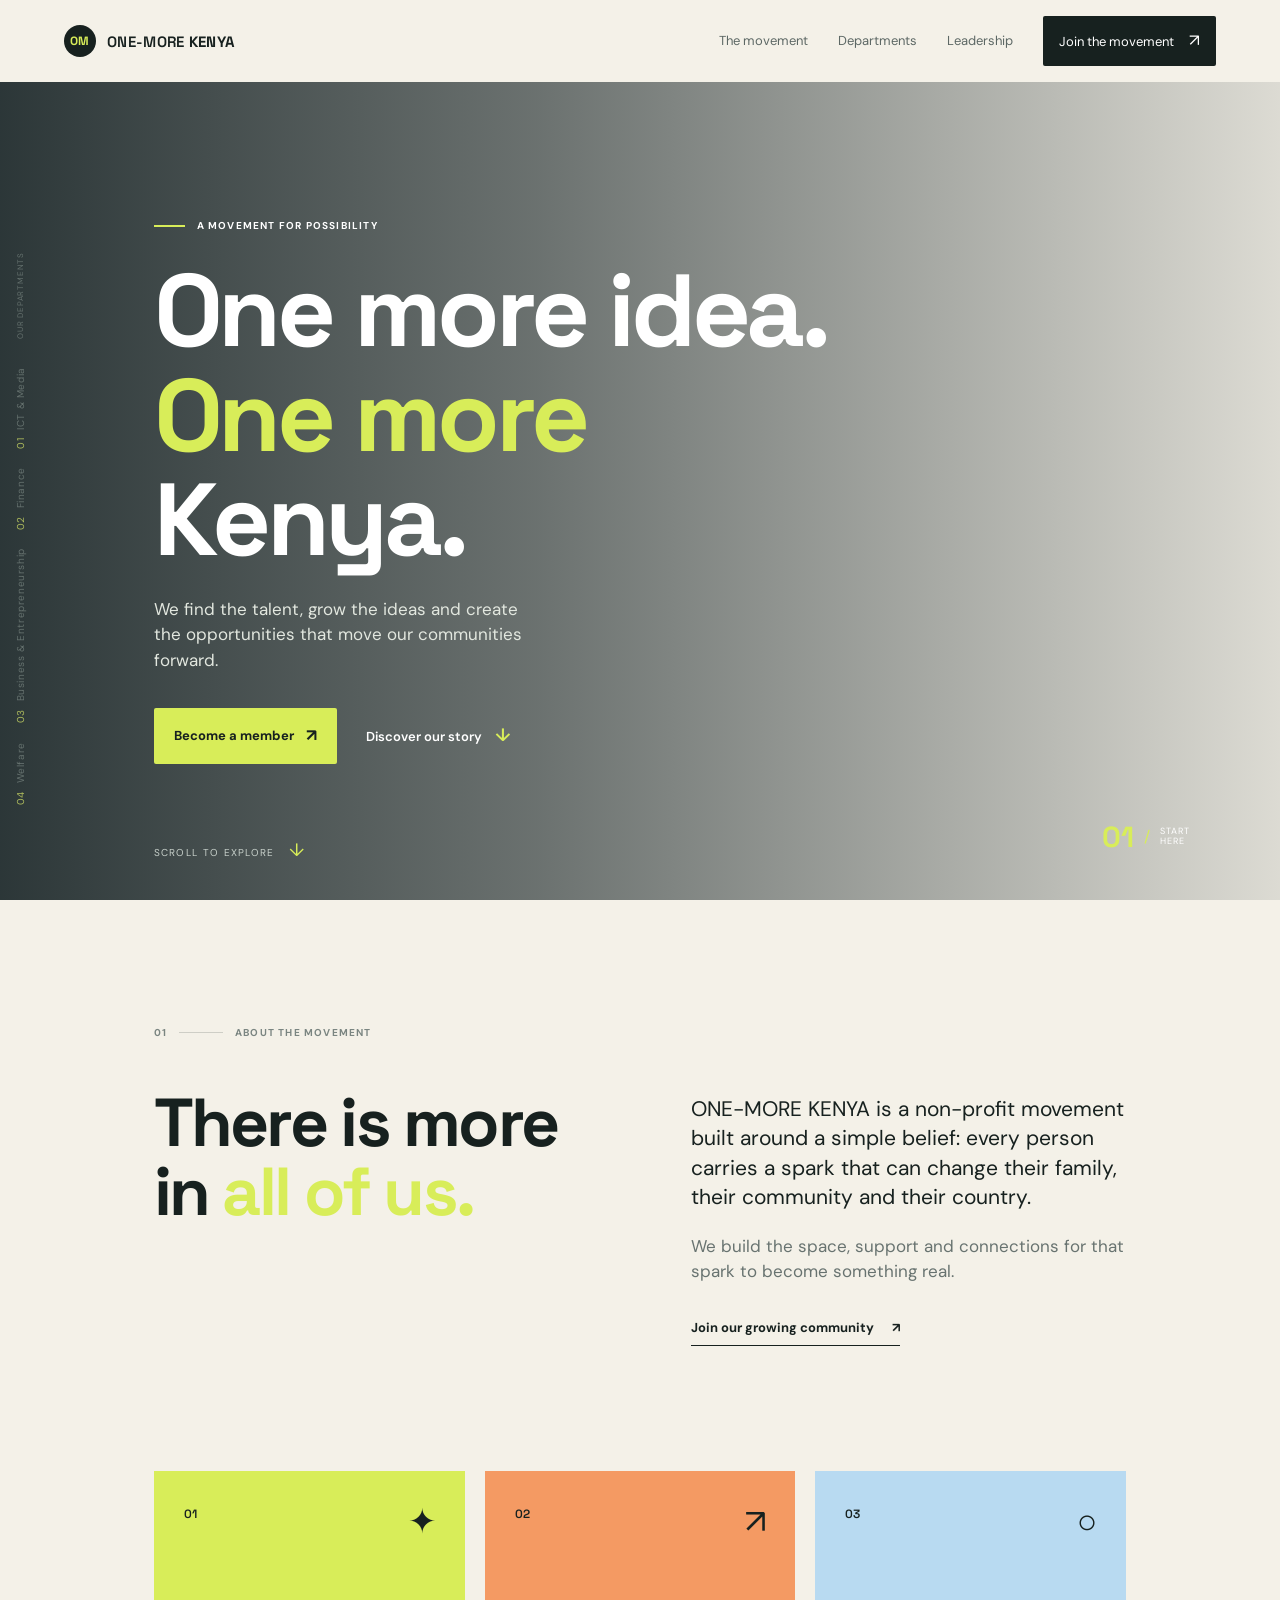
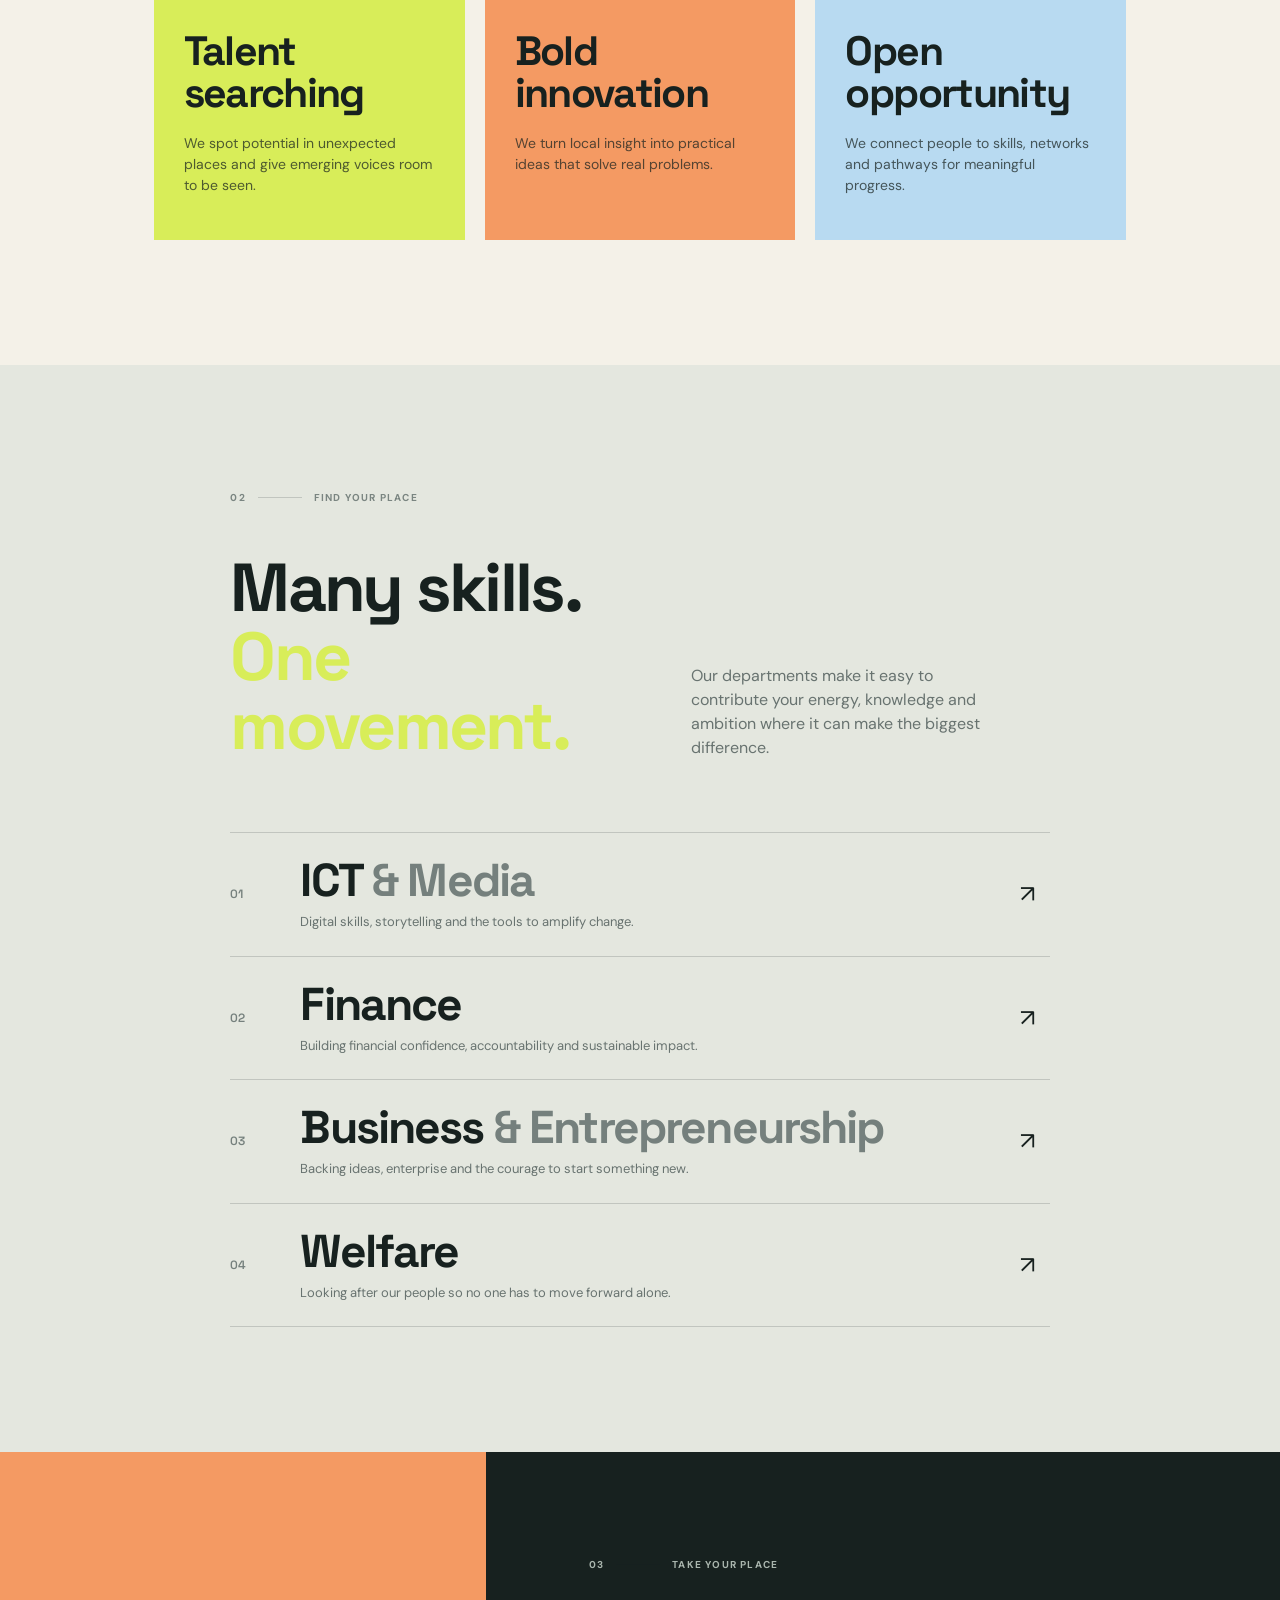
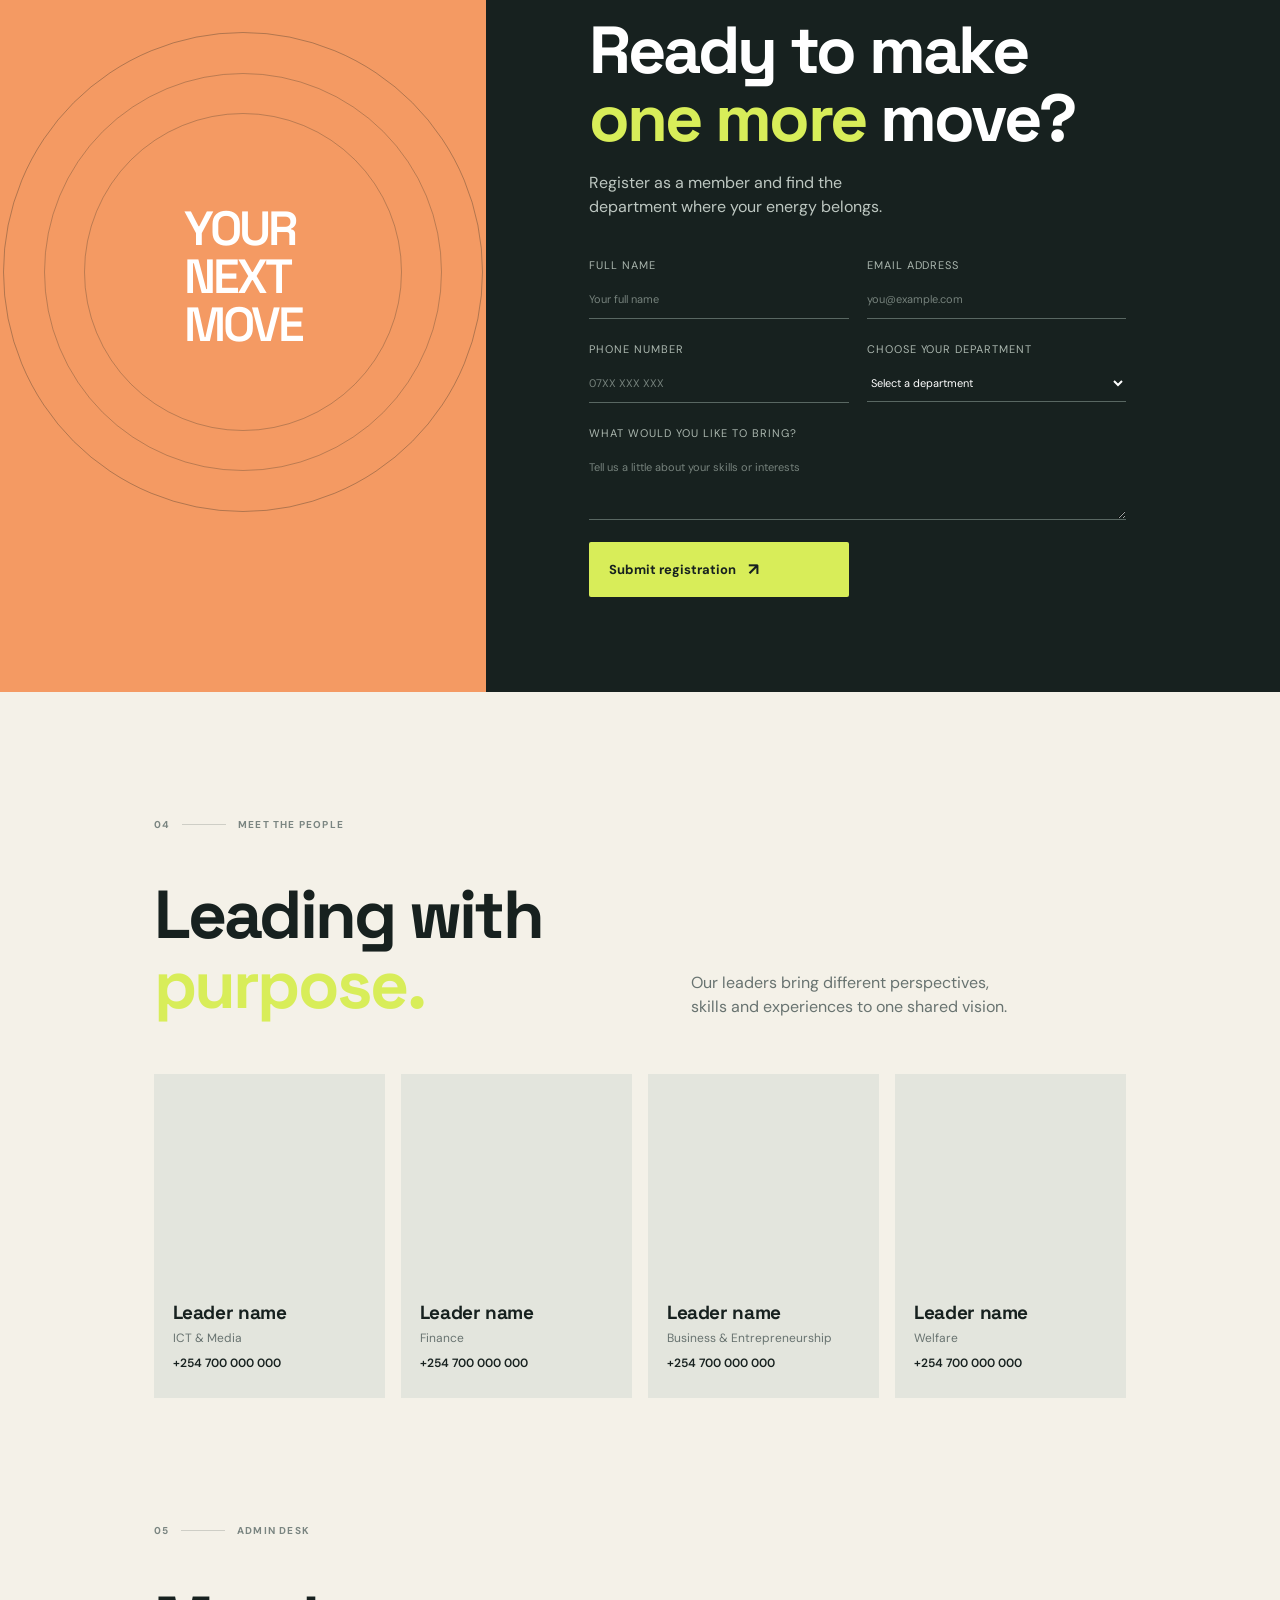
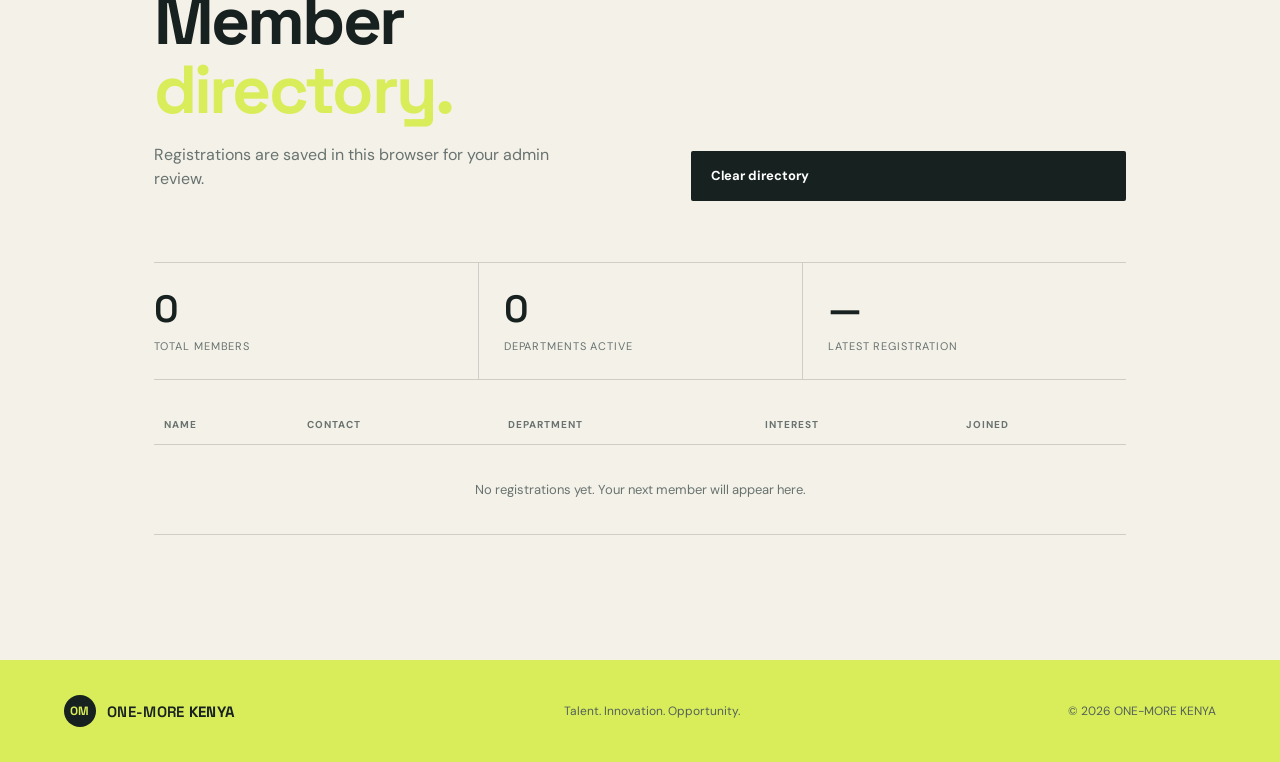
==== index.html @ 7d4c77cc "Add Kenyan movement website" ====
<!doctype html>
<html lang="en">
<head>
  <meta charset="UTF-8" />
  <meta name="viewport" content="width=device-width, initial-scale=1.0" />
  <meta name="description" content="ONE-MORE KENYA is a non-profit movement connecting talent, innovation and opportunity." />
  <title>ONE-MORE KENYA | Talent. Innovation. Opportunity.</title>
  <link rel="preconnect" href="https://fonts.googleapis.com" />
  <link rel="preconnect" href="https://fonts.gstatic.com" crossorigin />
  <link href="https://fonts.googleapis.com/css2?family=DM+Sans:wght@400;500;600;700&family=Space+Grotesk:wght@500;600;700&display=swap" rel="stylesheet" />
  <link rel="stylesheet" href="styles.css" />
</head>
<body>
  <header class="site-header">
    <a class="brand" href="#top" aria-label="ONE-MORE KENYA home">
      <span class="brand-mark">OM</span>
      <span>ONE-MORE <b>KENYA</b></span>
    </a>
    <nav class="top-nav" aria-label="Primary navigation">
      <a href="#movement">The movement</a>
      <a href="#departments">Departments</a>
      <a href="#leaders">Leadership</a>
      <a class="nav-join" href="#join">Join the movement <span>↗</span></a>
    </nav>
    <button class="menu-toggle" aria-label="Open navigation" aria-expanded="false">☰</button>
  </header>

  <main id="top">
    <section class="hero">
      <div class="hero-shade"></div>
      <div class="hero-content reveal">
        <p class="eyebrow"><span></span> A movement for possibility</p>
        <h1>One more idea.<br /><em>One more</em> Kenya.</h1>
        <p class="hero-copy">We find the talent, grow the ideas and create the opportunities that move our communities forward.</p>
        <div class="hero-actions">
          <a class="button button-lime" href="#join">Become a member <span>↗</span></a>
          <a class="text-link" href="#movement">Discover our story <span>↓</span></a>
        </div>
      </div>
      <div class="hero-note">Scroll to explore <span>↓</span></div>
      <div class="hero-stamp"><strong>01</strong><span>/</span><small>Start<br />here</small></div>
    </section>

    <aside class="department-rail" aria-label="Departments">
      <p>Our departments</p>
      <a href="#department-ict"><span>01</span> ICT &amp; Media</a>
      <a href="#department-finance"><span>02</span> Finance</a>
      <a href="#department-business"><span>03</span> Business &amp; Entrepreneurship</a>
      <a href="#department-welfare"><span>04</span> Welfare</a>
    </aside>

    <section class="intro section-wrap" id="movement">
      <div class="section-label"><span>01</span><i></i><span>About the movement</span></div>
      <div class="intro-grid">
        <h2>There is more<br />in <em>all of us.</em></h2>
        <div class="intro-copy"><p>ONE-MORE KENYA is a non-profit movement built around a simple belief: every person carries a spark that can change their family, their community and their country.</p><p>We build the space, support and connections for that spark to become something real.</p><a class="arrow-link" href="#join">Join our growing community <span>↗</span></a></div>
      </div>
    </section>

    <section class="values section-wrap">
      <div class="value-card value-talent"><span class="value-number">01</span><div class="value-icon">✦</div><h3>Talent<br /><em>searching</em></h3><p>We spot potential in unexpected places and give emerging voices room to be seen.</p></div>
      <div class="value-card value-innovation"><span class="value-number">02</span><div class="value-icon">↗</div><h3>Bold<br /><em>innovation</em></h3><p>We turn local insight into practical ideas that solve real problems.</p></div>
      <div class="value-card value-opportunity"><span class="value-number">03</span><div class="value-icon">○</div><h3>Open<br /><em>opportunity</em></h3><p>We connect people to skills, networks and pathways for meaningful progress.</p></div>
    </section>

    <section class="departments section-wrap" id="departments">
      <div class="section-label"><span>02</span><i></i><span>Find your place</span></div>
      <div class="department-heading"><h2>Many skills.<br /><em>One movement.</em></h2><p>Our departments make it easy to contribute your energy, knowledge and ambition where it can make the biggest difference.</p></div>
      <div class="department-list">
        <article class="department-row" id="department-ict"><span class="dept-index">01</span><div><h3>ICT <em>&amp; Media</em></h3><p>Digital skills, storytelling and the tools to amplify change.</p></div><span class="dept-arrow">↗</span></article>
        <article class="department-row" id="department-finance"><span class="dept-index">02</span><div><h3>Finance</h3><p>Building financial confidence, accountability and sustainable impact.</p></div><span class="dept-arrow">↗</span></article>
        <article class="department-row" id="department-business"><span class="dept-index">03</span><div><h3>Business <em>&amp; Entrepreneurship</em></h3><p>Backing ideas, enterprise and the courage to start something new.</p></div><span class="dept-arrow">↗</span></article>
        <article class="department-row" id="department-welfare"><span class="dept-index">04</span><div><h3>Welfare</h3><p>Looking after our people so no one has to move forward alone.</p></div><span class="dept-arrow">↗</span></article>
      </div>
    </section>

    <section class="join" id="join">
      <div class="join-art"><div class="join-circle"></div><span>YOUR<br />NEXT<br /><em>MOVE</em></span></div>
      <div class="join-content"><div class="section-label light"><span>03</span><i></i><span>Take your place</span></div><h2>Ready to make<br /><em>one more</em> move?</h2><p>Register as a member and find the department where your energy belongs.</p>
        <form id="member-form" class="member-form">
          <label>Full name<input name="name" type="text" placeholder="Your full name" required /></label>
          <label>Email address<input name="email" type="email" placeholder="you@example.com" required /></label>
          <label>Phone number<input name="phone" type="tel" placeholder="07XX XXX XXX" required /></label>
          <label>Choose your department<select name="department" required><option value="">Select a department</option><option>ICT &amp; Media</option><option>Finance</option><option>Business &amp; Entrepreneurship</option><option>Welfare</option></select></label>
          <label class="full-field">What would you like to bring? <textarea name="message" rows="3" placeholder="Tell us a little about your skills or interests"></textarea></label>
          <button class="button button-lime" type="submit">Submit registration <span>↗</span></button>
          <p id="form-status" class="form-status" role="status"></p>
        </form>
      </div>
    </section>

    <section class="leaders section-wrap" id="leaders">
      <div class="section-label"><span>04</span><i></i><span>Meet the people</span></div>
      <div class="leaders-heading"><h2>Leading with<br /><em>purpose.</em></h2><p>Our leaders bring different perspectives, skills and experiences to one shared vision.</p></div>
      <div class="leader-grid">
        <article class="leader-card"><div class="leader-photo photo-one"></div><div class="leader-info"><h3>Leader name</h3><p>ICT &amp; Media</p><a href="tel:+254700000000">+254 700 000 000</a></div></article>
        <article class="leader-card"><div class="leader-photo photo-two"></div><div class="leader-info"><h3>Leader name</h3><p>Finance</p><a href="tel:+254700000000">+254 700 000 000</a></div></article>
        <article class="leader-card"><div class="leader-photo photo-three"></div><div class="leader-info"><h3>Leader name</h3><p>Business &amp; Entrepreneurship</p><a href="tel:+254700000000">+254 700 000 000</a></div></article>
        <article class="leader-card"><div class="leader-photo photo-four"></div><div class="leader-info"><h3>Leader name</h3><p>Welfare</p><a href="tel:+254700000000">+254 700 000 000</a></div></article>
      </div>
    </section>

    <section class="admin-panel section-wrap" id="admin">
      <div class="section-label"><span>05</span><i></i><span>Admin desk</span></div>
      <div class="admin-heading"><div><h2>Member<br /><em>directory.</em></h2><p>Registrations are saved in this browser for your admin review.</p></div><button class="button button-dark" id="clear-members" type="button">Clear directory</button></div>
      <div class="admin-stats"><div><strong id="member-count">0</strong><span>Total members</span></div><div><strong id="department-count">0</strong><span>Departments active</span></div><div><strong id="latest-member">—</strong><span>Latest registration</span></div></div>
      <div class="member-table-wrap"><table><thead><tr><th>Name</th><th>Contact</th><th>Department</th><th>Interest</th><th>Joined</th></tr></thead><tbody id="member-list"><tr><td colspan="5" class="empty-state">No registrations yet. Your next member will appear here.</td></tr></tbody></table></div>
    </section>
  </main>

  <footer class="site-footer"><a class="brand" href="#top"><span class="brand-mark">OM</span><span>ONE-MORE <b>KENYA</b></span></a><p>Talent. Innovation. Opportunity.</p><p>© <span id="year"></span> ONE-MORE KENYA</p></footer>
  <script src="app.js"></script>
</body>
</html>
---- styles.css ----
:root{--ink:#17211f;--muted:#687370;--lime:#d8ed59;--blue:#b8daf1;--orange:#f49a63;--cream:#f4f1e8;--white:#fff;--line:rgba(23,33,31,.17);--display:'Space Grotesk',sans-serif;--body:'DM Sans',sans-serif}*{box-sizing:border-box}html{scroll-behavior:smooth}body{margin:0;background:var(--cream);color:var(--ink);font-family:var(--body);font-size:16px;line-height:1.5}a{color:inherit;text-decoration:none}button,input,textarea,select{font:inherit}.site-header{height:82px;padding:0 5vw;display:flex;align-items:center;justify-content:space-between;background:var(--cream);position:relative;z-index:5}.brand{display:flex;align-items:center;gap:11px;font:600 15px var(--display);letter-spacing:.02em}.brand b{font-weight:700}.brand-mark{display:grid;place-items:center;width:32px;height:32px;background:var(--ink);color:var(--lime);font:700 12px var(--display);border-radius:50%}.top-nav{display:flex;align-items:center;gap:30px;font-size:13px}.top-nav a:not(.nav-join){color:#5d6865}.nav-join{background:var(--ink);color:#fff;padding:12px 16px;border-radius:2px}.nav-join span,.button span{margin-left:12px;font-size:17px}.menu-toggle{display:none;background:none;border:0;font-size:23px}.hero{min-height:calc(100vh - 82px);position:relative;display:flex;align-items:center;background-image:url('https://images.unsplash.com/photo-1533130061792-64b345e4a833?auto=format&fit=crop&w=1800&q=85');background-size:cover;background-position:center;color:#fff;overflow:hidden}.hero-shade{position:absolute;inset:0;background:linear-gradient(90deg,rgba(11,24,27,.86) 0%,rgba(11,24,27,.59) 42%,rgba(11,24,27,.1) 100%)}.hero-content{position:relative;z-index:1;margin-left:12vw;max-width:700px;padding:100px 0}.eyebrow,.section-label{display:flex;gap:12px;align-items:center;text-transform:uppercase;letter-spacing:.12em;font-size:10px;font-weight:700}.eyebrow span{width:31px;height:2px;background:var(--lime)}h1,h2,h3,p{margin-top:0}h1,h2,h3{font-family:var(--display);line-height:1.02;letter-spacing:-.04em}h1{font-size:clamp(58px,8vw,122px);margin:26px 0 24px}h1 em,h2 em,h3 em{font-style:normal;color:var(--lime)}.hero-copy{max-width:390px;font-size:17px;color:#e2e7df}.hero-actions{display:flex;align-items:center;gap:29px;margin-top:35px}.button{border:0;padding:15px 20px;display:inline-flex;align-items:center;cursor:pointer;font-weight:700;font-size:13px;border-radius:2px;transition:transform .2s,background .2s}.button:hover{transform:translateY(-2px)}.button-lime{background:var(--lime);color:var(--ink)}.button-dark{background:var(--ink);color:#fff}.text-link{font-size:13px;font-weight:600}.text-link span{margin-left:10px;color:var(--lime);font-size:18px}.hero-note{position:absolute;bottom:36px;left:12vw;font-size:10px;text-transform:uppercase;letter-spacing:.13em;color:#c7d0ca}.hero-note span{color:var(--lime);margin-left:10px;font-size:18px}.hero-stamp{position:absolute;bottom:45px;right:7vw;display:flex;gap:10px;align-items:center;color:var(--lime)}.hero-stamp strong{font:700 29px var(--display)}.hero-stamp small{color:#fff;line-height:1.05;text-transform:uppercase;font-size:9px;letter-spacing:.12em}.department-rail{position:fixed;z-index:4;left:0;top:28%;width:40px;display:flex;flex-direction:column;align-items:center;gap:18px;color:#65716e}.department-rail p{font-size:8px;letter-spacing:.1em;text-transform:uppercase;writing-mode:vertical-rl;transform:rotate(180deg);margin:0 0 10px}.department-rail a{writing-mode:vertical-rl;transform:rotate(180deg);font-size:10px;letter-spacing:.06em;display:flex;gap:8px}.department-rail a span{color:#afbc5d}.section-wrap{padding:125px 12vw}.section-label{color:#7a8581}.section-label i{width:44px;height:1px;background:var(--line)}.intro-grid,.department-heading,.leaders-heading,.admin-heading{display:grid;grid-template-columns:1fr 1fr;gap:8vw}.intro h2,.departments h2,.leaders h2,.admin-panel h2{font-size:clamp(42px,5.3vw,80px);margin:48px 0 0}.intro-copy{max-width:455px;margin-top:55px;color:var(--muted);font-size:17px}.intro-copy p:first-child{font-size:21px;color:var(--ink);line-height:1.4}.arrow-link{display:inline-block;margin-top:16px;border-bottom:1px solid var(--ink);padding-bottom:8px;color:var(--ink);font-weight:700;font-size:13px}.arrow-link span{margin-left:15px}.values{padding-top:0;display:grid;grid-template-columns:repeat(3,1fr);gap:20px}.value-card{min-height:355px;padding:30px;position:relative;overflow:hidden}.value-talent{background:var(--lime)}.value-innovation{background:var(--orange)}.value-opportunity{background:var(--blue)}.value-number{font:600 12px var(--display)}.value-icon{font-size:34px;position:absolute;right:29px;top:25px}.value-card h3{font-size:41px;margin:106px 0 18px}.value-card h3 em{color:var(--ink)}.value-card p{max-width:250px;color:rgba(23,33,31,.72);font-size:14px}.departments{background:#e4e7df;max-width:none;padding-left:18vw;padding-right:18vw}.department-heading{align-items:end}.department-heading p,.leaders-heading p{max-width:320px;color:var(--muted);margin-bottom:0}.department-list{margin-top:72px}.department-row{display:grid;grid-template-columns:70px 1fr 30px;align-items:center;border-top:1px solid var(--line);padding:24px 0;transition:padding .2s}.department-row:last-child{border-bottom:1px solid var(--line)}.department-row:hover{padding-left:14px;padding-right:14px;background:rgba(216,237,89,.35)}.dept-index{font:600 12px var(--display);color:#75807d}.department-row h3{font-size:clamp(26px,3.6vw,51px);margin:0}.department-row h3 em{color:#75807d}.department-row p{color:var(--muted);font-size:13px;margin:8px 0 0}.dept-arrow{font-size:24px}.join{display:grid;grid-template-columns:38% 62%;background:var(--ink);color:#fff;min-height:730px}.join-art{position:relative;overflow:hidden;background:var(--orange);display:flex;align-items:center;justify-content:center}.join-circle{width:480px;height:480px;border-radius:50%;border:1px solid rgba(23,33,31,.3);position:absolute}.join-circle:after,.join-circle:before{content:"";position:absolute;border:1px solid rgba(23,33,31,.25);border-radius:50%;inset:40px}.join-circle:after{inset:80px}.join-art span{font:600 48px/1 var(--display);letter-spacing:-.06em;position:relative;z-index:1;margin-top:10px}.join-art em{font-style:normal;color:#fff}.join-content{padding:105px 12vw 95px 8vw}.section-label.light{color:#aab6ae}.join h2{font-size:clamp(44px,5.2vw,77px);margin:45px 0 18px}.join-content>p{color:#bdc7c1;max-width:340px}.member-form{display:grid;grid-template-columns:1fr 1fr;gap:22px 18px;margin-top:38px;max-width:660px}.member-form label{font-size:11px;text-transform:uppercase;letter-spacing:.09em;color:#aab6ae}.member-form input,.member-form select,.member-form textarea{display:block;width:100%;margin-top:8px;border:0;border-bottom:1px solid #596762;background:transparent;color:#fff;padding:10px 0;outline:0;border-radius:0}.member-form input::placeholder,.member-form textarea::placeholder{color:#76827c}.member-form select option{color:var(--ink)}.member-form textarea{resize:vertical}.full-field{grid-column:1/-1}.form-status{color:var(--lime);font-size:12px;margin:0;align-self:center}.leaders-heading{align-items:end;margin-bottom:55px}.leader-grid{display:grid;grid-template-columns:repeat(4,1fr);gap:16px}.leader-card{background:#e3e5dd}.leader-photo{height:210px;background-size:cover;background-position:center;filter:saturate(.7)}.photo-one{background-image:url('https://images.unsplash.com/photo-1531123897727-8f129e1688ce?auto=format&fit=crop&w=600&q=80')}.photo-two{background-image:url('https://images.unsplash.com/photo-1500648767791-00dcc994a43e?auto=format&fit=crop&w=600&q=80')}.photo-three{background-image:url('https://images.unsplash.com/photo-1544005313-94ddf0286df2?auto=format&fit=crop&w=600&q=80')}.photo-four{background-image:url('https://images.unsplash.com/photo-1506794778202-cad84cf45f1d?auto=format&fit=crop&w=600&q=80')}.leader-info{padding:19px}.leader-info h3{font-size:19px;letter-spacing:-.02em;margin-bottom:7px}.leader-info p,.leader-info a{font-size:12px;color:var(--muted);margin:0 0 7px;display:block}.leader-info a{color:var(--ink);font-weight:600}.admin-panel{padding-top:0}.admin-heading{align-items:end}.admin-heading p{color:var(--muted);margin-top:18px}.admin-heading .button{margin-bottom:6px}.admin-stats{display:grid;grid-template-columns:repeat(3,1fr);border-top:1px solid var(--line);border-bottom:1px solid var(--line);margin-top:55px}.admin-stats div{padding:22px 0}.admin-stats div+div{border-left:1px solid var(--line);padding-left:25px}.admin-stats strong{font:600 38px var(--display);display:block}.admin-stats span{font-size:11px;color:var(--muted);text-transform:uppercase;letter-spacing:.08em}.member-table-wrap{overflow-x:auto;margin-top:25px}table{width:100%;border-collapse:collapse;min-width:680px;text-align:left;font-size:13px}th{font-size:10px;text-transform:uppercase;letter-spacing:.1em;color:var(--muted);font-weight:700;padding:12px 10px;border-bottom:1px solid var(--line)}td{padding:16px 10px;border-bottom:1px solid var(--line)}.empty-state{text-align:center;color:var(--muted);padding:35px}.site-footer{padding:35px 5vw;background:#d8ed59;display:flex;align-items:center;justify-content:space-between;font-size:12px}.site-footer p{margin:0;color:#53605b}.reveal{animation:rise .9s ease both}@keyframes rise{from{opacity:0;transform:translateY(24px)}to{opacity:1;transform:none}}@media(max-width:900px){.top-nav{gap:14px}.department-rail{display:none}.hero-content{margin-left:10vw}.section-wrap{padding-left:9vw;padding-right:9vw}.departments{padding-left:9vw;padding-right:9vw}.join-content{padding-left:7vw;padding-right:7vw}.leader-grid{grid-template-columns:repeat(2,1fr)}}@media(max-width:680px){.site-header{height:70px}.top-nav{display:none}.menu-toggle{display:block}.top-nav.open{display:flex;position:absolute;top:70px;left:0;right:0;flex-direction:column;align-items:stretch;padding:20px 9vw;background:var(--cream);box-shadow:0 8px 20px #0001}.hero{min-height:650px}.hero-content{margin:0 9vw;padding-top:70px}.hero-stamp{right:9vw}.hero-note{left:9vw}.hero-actions{align-items:flex-start;flex-direction:column;gap:18px}.intro-grid,.department-heading,.leaders-heading,.admin-heading{display:block}.intro h2,.departments h2,.leaders h2,.admin-panel h2{margin-top:35px}.intro-copy{margin-top:35px}.values{display:block;padding-top:0}.value-card{min-height:285px;margin-bottom:12px}.value-card h3{margin-top:80px}.department-row{grid-template-columns:40px 1fr 25px}.department-row h3{font-size:27px}.join{display:block}.join-art{min-height:290px}.join-circle{width:270px;height:270px}.join-art span{font-size:35px}.join-content{padding-top:70px;padding-bottom:75px}.member-form{display:block}.member-form label{display:block;margin-bottom:22px}.member-form .button{margin-top:5px}.leaders-heading p{margin-top:25px}.leader-grid{grid-template-columns:1fr 1fr;gap:10px}.leader-photo{height:145px}.leader-info{padding:13px}.leader-info h3{font-size:15px}.site-footer{display:block}.site-footer p{margin-top:14px}.admin-stats strong{font-size:28px}}
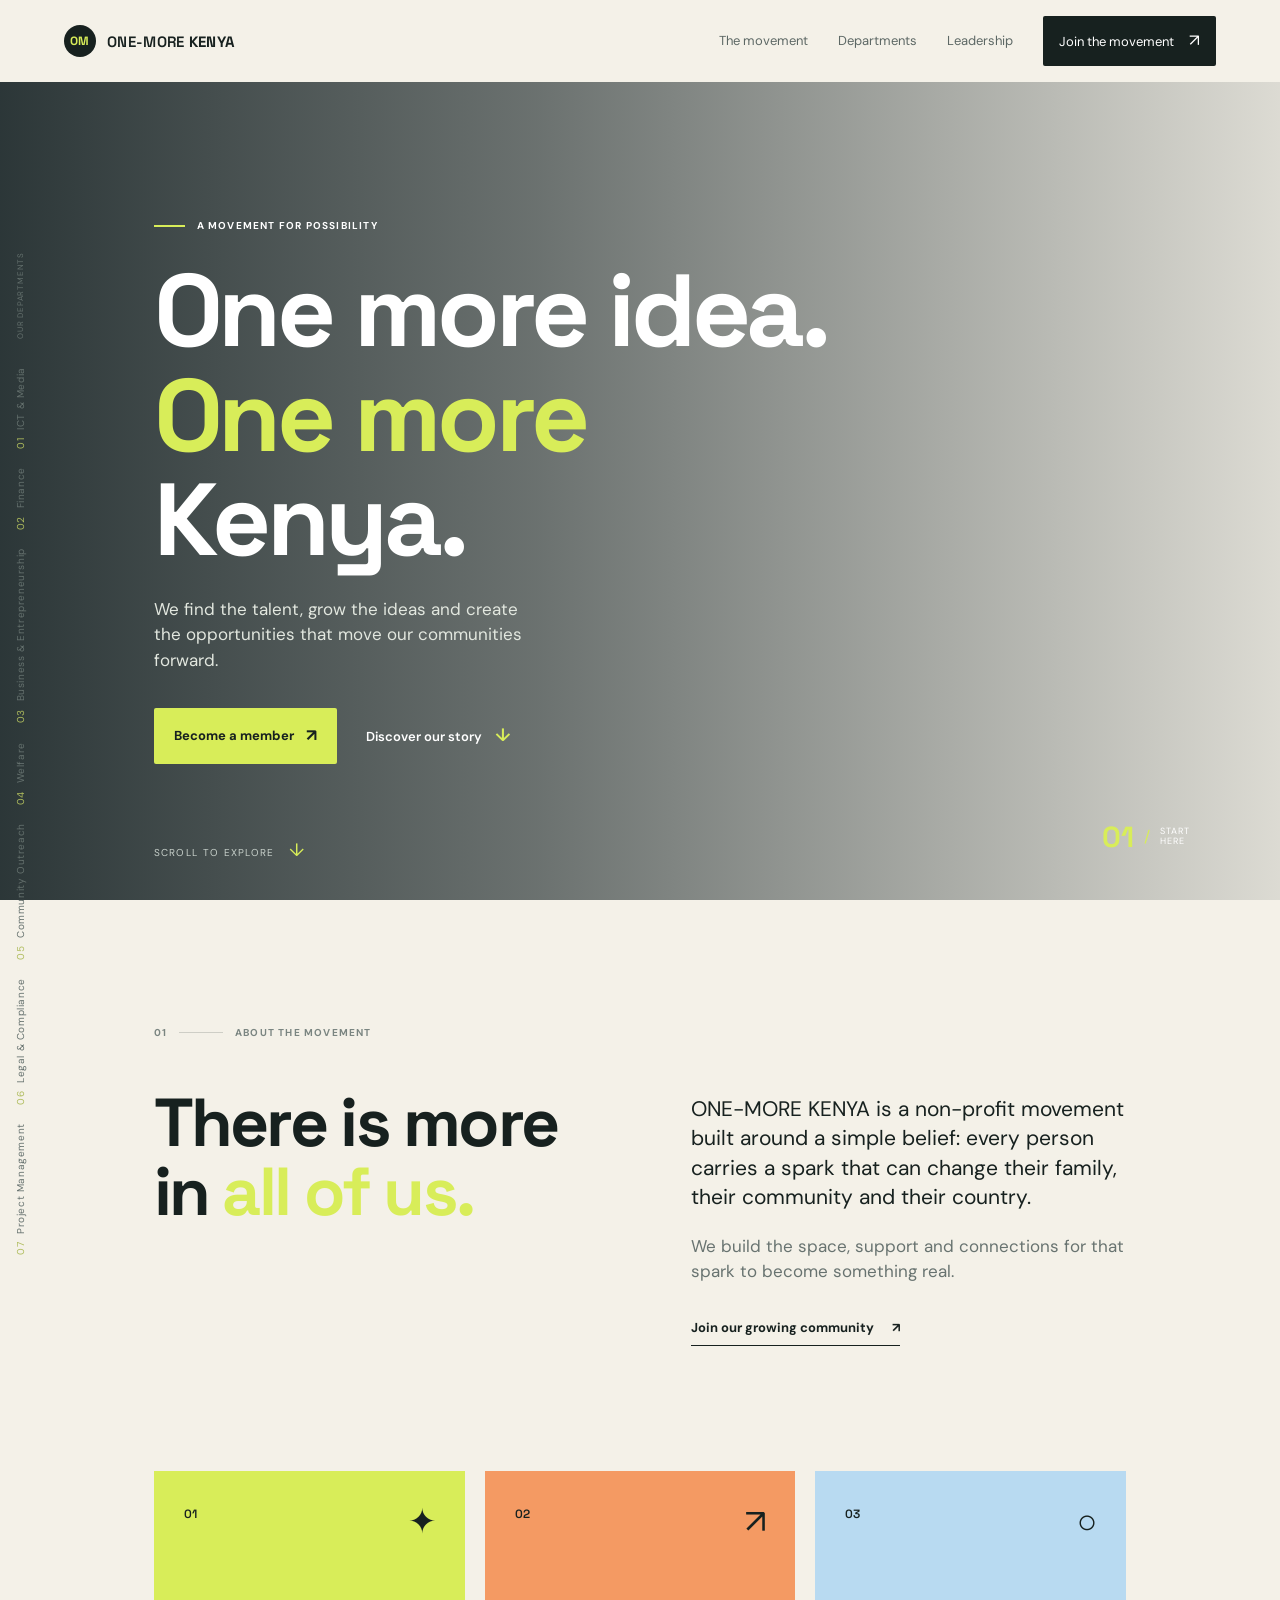
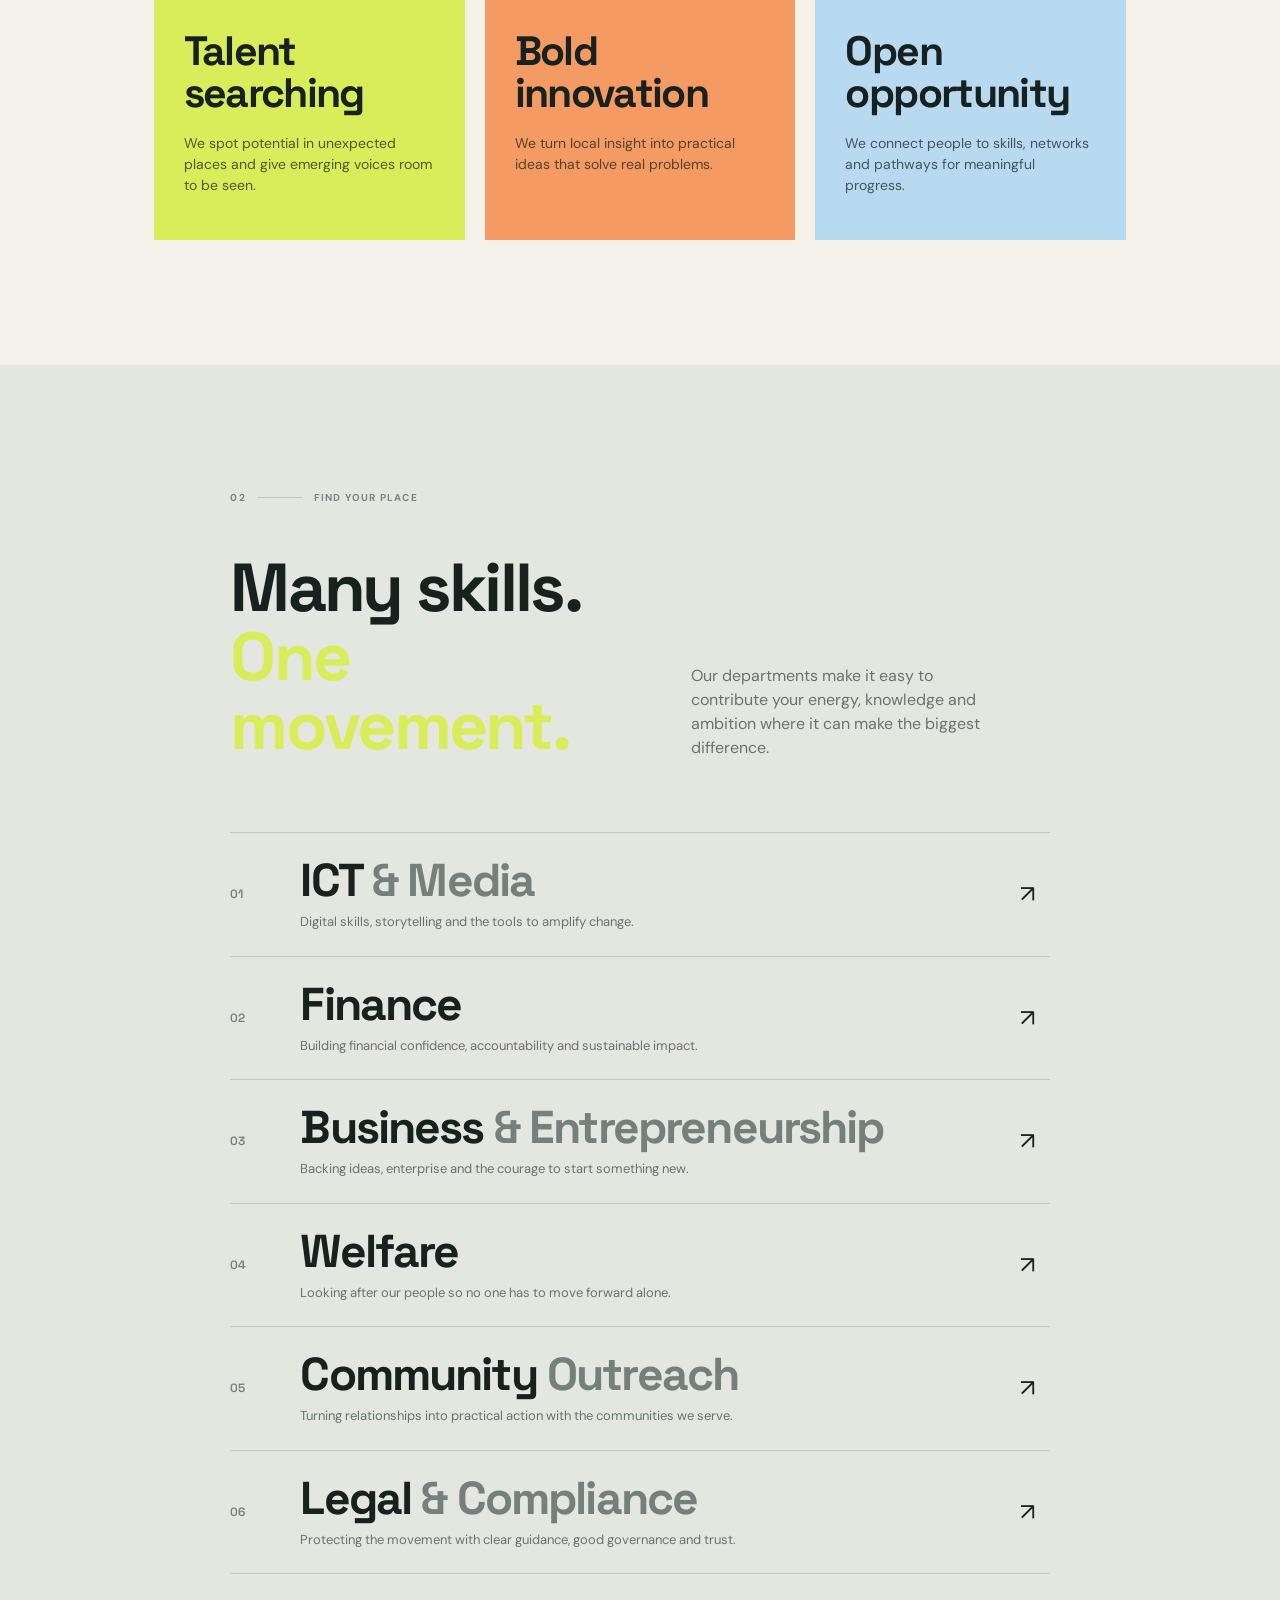
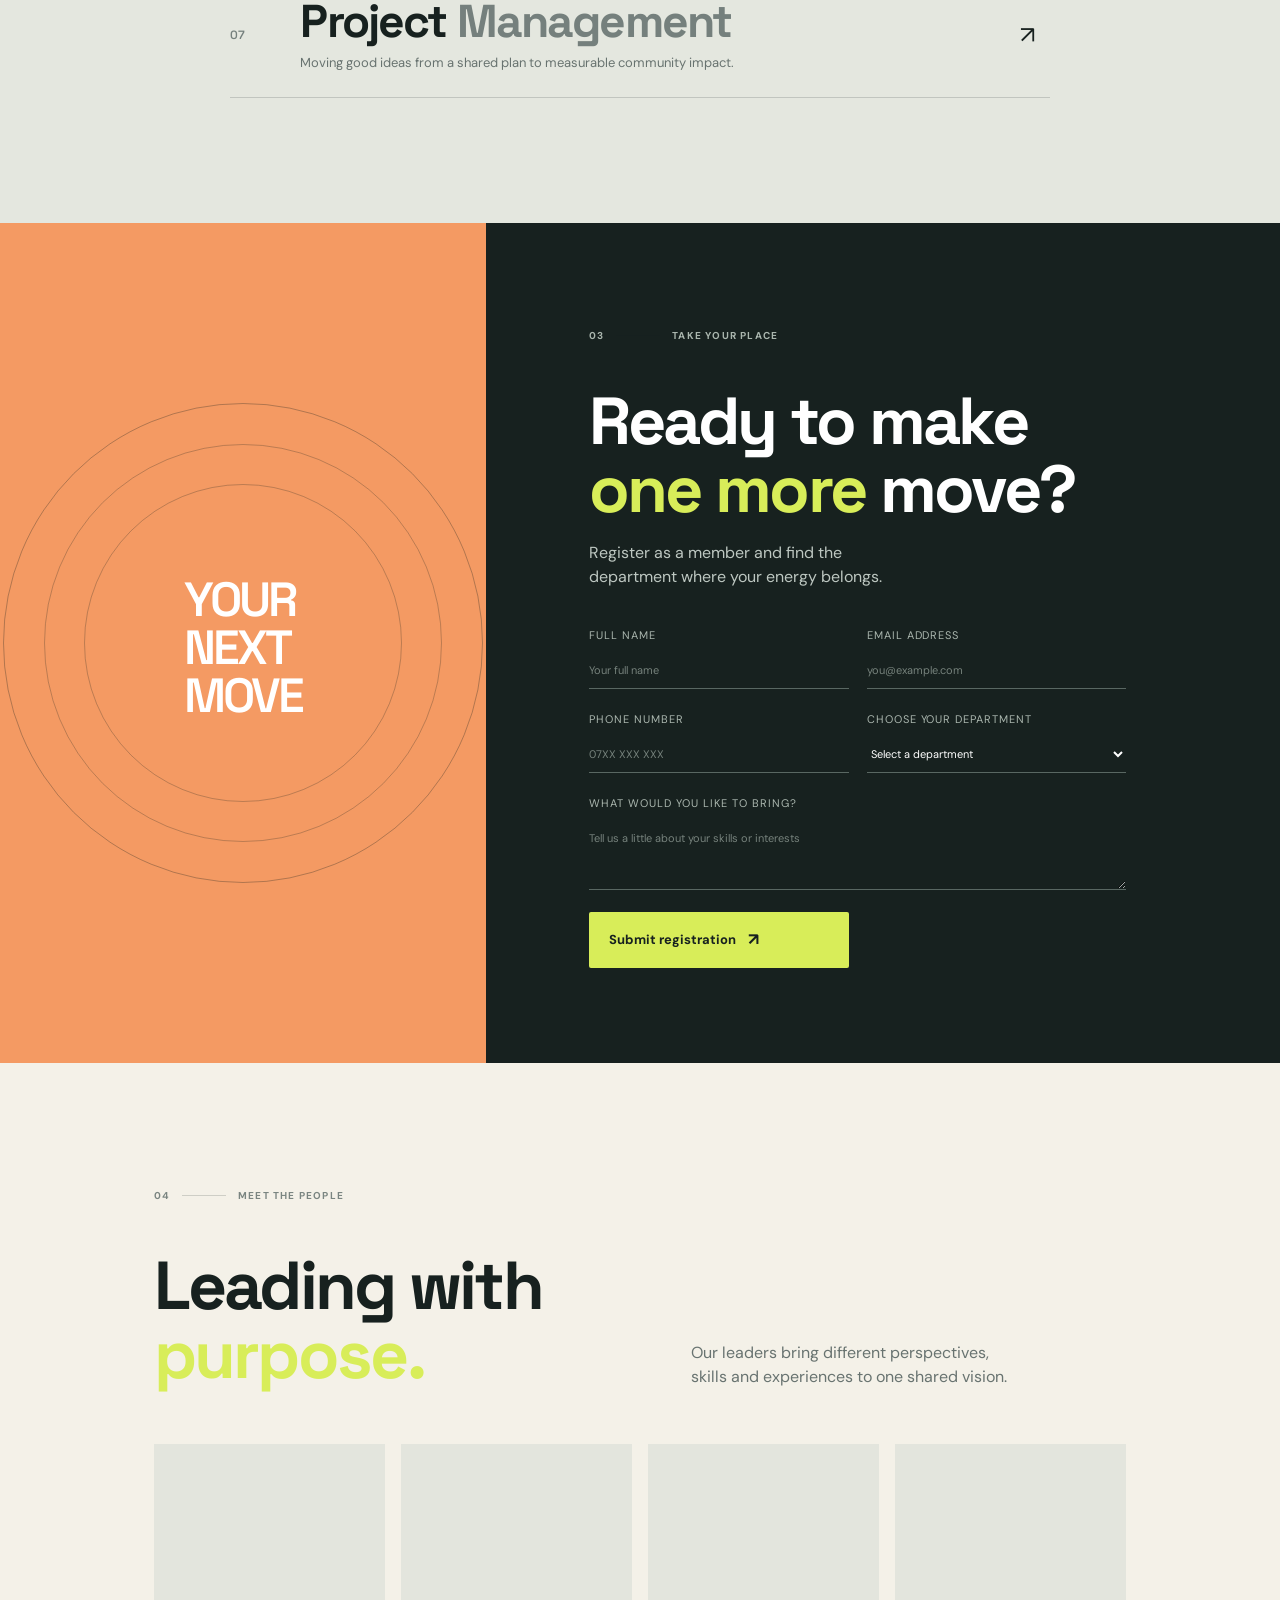
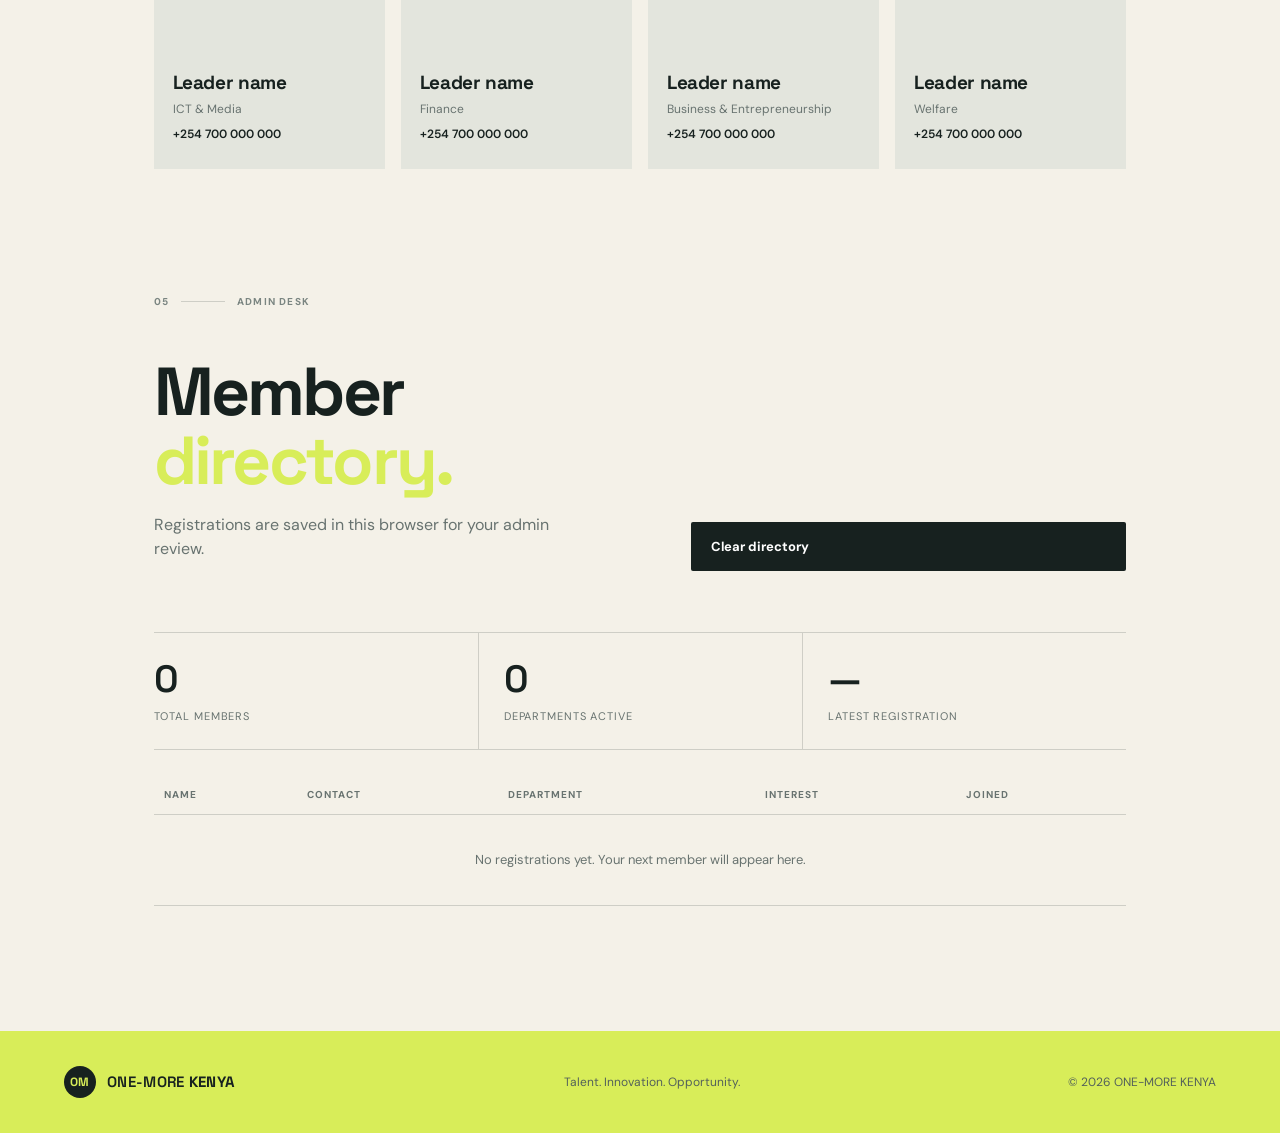
==== commit be094077: "Add standalone department workspaces" ====
--- a/index.html
+++ b/index.html
@@ -43,10 +43,13 @@
 
     <aside class="department-rail" aria-label="Departments">
       <p>Our departments</p>
-      <a href="#department-ict"><span>01</span> ICT &amp; Media</a>
-      <a href="#department-finance"><span>02</span> Finance</a>
-      <a href="#department-business"><span>03</span> Business &amp; Entrepreneurship</a>
-      <a href="#department-welfare"><span>04</span> Welfare</a>
+      <a href="ict-media.html"><span>01</span> ICT &amp; Media</a>
+      <a href="finance.html"><span>02</span> Finance</a>
+      <a href="business-entrepreneurship.html"><span>03</span> Business &amp; Entrepreneurship</a>
+      <a href="welfare.html"><span>04</span> Welfare</a>
+      <a href="community-outreach.html"><span>05</span> Community Outreach</a>
+      <a href="legal-compliance.html"><span>06</span> Legal &amp; Compliance</a>
+      <a href="project-management.html"><span>07</span> Project Management</a>
     </aside>
 
     <section class="intro section-wrap" id="movement">
@@ -67,10 +70,13 @@
       <div class="section-label"><span>02</span><i></i><span>Find your place</span></div>
       <div class="department-heading"><h2>Many skills.<br /><em>One movement.</em></h2><p>Our departments make it easy to contribute your energy, knowledge and ambition where it can make the biggest difference.</p></div>
       <div class="department-list">
-        <article class="department-row" id="department-ict"><span class="dept-index">01</span><div><h3>ICT <em>&amp; Media</em></h3><p>Digital skills, storytelling and the tools to amplify change.</p></div><span class="dept-arrow">↗</span></article>
-        <article class="department-row" id="department-finance"><span class="dept-index">02</span><div><h3>Finance</h3><p>Building financial confidence, accountability and sustainable impact.</p></div><span class="dept-arrow">↗</span></article>
-        <article class="department-row" id="department-business"><span class="dept-index">03</span><div><h3>Business <em>&amp; Entrepreneurship</em></h3><p>Backing ideas, enterprise and the courage to start something new.</p></div><span class="dept-arrow">↗</span></article>
-        <article class="department-row" id="department-welfare"><span class="dept-index">04</span><div><h3>Welfare</h3><p>Looking after our people so no one has to move forward alone.</p></div><span class="dept-arrow">↗</span></article>
+        <a class="department-row" href="ict-media.html"><span class="dept-index">01</span><div><h3>ICT <em>&amp; Media</em></h3><p>Digital skills, storytelling and the tools to amplify change.</p></div><span class="dept-arrow">↗</span></a>
+        <a class="department-row" href="finance.html"><span class="dept-index">02</span><div><h3>Finance</h3><p>Building financial confidence, accountability and sustainable impact.</p></div><span class="dept-arrow">↗</span></a>
+        <a class="department-row" href="business-entrepreneurship.html"><span class="dept-index">03</span><div><h3>Business <em>&amp; Entrepreneurship</em></h3><p>Backing ideas, enterprise and the courage to start something new.</p></div><span class="dept-arrow">↗</span></a>
+        <a class="department-row" href="welfare.html"><span class="dept-index">04</span><div><h3>Welfare</h3><p>Looking after our people so no one has to move forward alone.</p></div><span class="dept-arrow">↗</span></a>
+        <a class="department-row" href="community-outreach.html"><span class="dept-index">05</span><div><h3>Community <em>Outreach</em></h3><p>Turning relationships into practical action with the communities we serve.</p></div><span class="dept-arrow">↗</span></a>
+        <a class="department-row" href="legal-compliance.html"><span class="dept-index">06</span><div><h3>Legal <em>&amp; Compliance</em></h3><p>Protecting the movement with clear guidance, good governance and trust.</p></div><span class="dept-arrow">↗</span></a>
+        <a class="department-row" href="project-management.html"><span class="dept-index">07</span><div><h3>Project <em>Management</em></h3><p>Moving good ideas from a shared plan to measurable community impact.</p></div><span class="dept-arrow">↗</span></a>
       </div>
     </section>
 
@@ -81,7 +87,7 @@
           <label>Full name<input name="name" type="text" placeholder="Your full name" required /></label>
           <label>Email address<input name="email" type="email" placeholder="you@example.com" required /></label>
           <label>Phone number<input name="phone" type="tel" placeholder="07XX XXX XXX" required /></label>
-          <label>Choose your department<select name="department" required><option value="">Select a department</option><option>ICT &amp; Media</option><option>Finance</option><option>Business &amp; Entrepreneurship</option><option>Welfare</option></select></label>
+          <label>Choose your department<select name="department" required><option value="">Select a department</option><option>ICT &amp; Media</option><option>Finance</option><option>Business &amp; Entrepreneurship</option><option>Welfare</option><option>Community Outreach</option><option>Legal &amp; Compliance</option><option>Project Management</option></select></label>
           <label class="full-field">What would you like to bring? <textarea name="message" rows="3" placeholder="Tell us a little about your skills or interests"></textarea></label>
           <button class="button button-lime" type="submit">Submit registration <span>↗</span></button>
           <p id="form-status" class="form-status" role="status"></p>
--- a/styles.css
+++ b/styles.css
@@ -1 +1,67 @@
+/* Department workspaces */
+.department-page{background:var(--cream)}
+.department-page .site-header{border-bottom:1px solid var(--line)}
+.department-hero{min-height:620px;position:relative;display:flex;align-items:flex-end;overflow:hidden;color:var(--white);background-color:var(--ink);background-size:cover;background-position:center}
+.department-hero::before{content:"";position:absolute;inset:0;background:linear-gradient(90deg,rgba(11,24,27,.9),rgba(11,24,27,.25))}
+.department-hero-outreach{background-image:url('https://images.unsplash.com/photo-1559027615-cd4628902d4a?auto=format&fit=crop&w=1800&q=85')}
+.department-hero-legal{background-image:url('https://images.unsplash.com/photo-1450101499163-c8848c66ca85?auto=format&fit=crop&w=1800&q=85')}
+.department-hero-projects{background-image:url('https://images.unsplash.com/photo-1556761175-b413da4baf72?auto=format&fit=crop&w=1800&q=85')}
+.department-hero-ict{background-image:url('https://images.unsplash.com/photo-1516321318423-f06f85e504b3?auto=format&fit=crop&w=1800&q=85')}
+.department-hero-finance{background-image:url('https://images.unsplash.com/photo-1554224155-6726b3ff858f?auto=format&fit=crop&w=1800&q=85')}
+.department-hero-business{background-image:url('https://images.unsplash.com/photo-1556761175-5973dc0f32e7?auto=format&fit=crop&w=1800&q=85')}
+.department-hero-welfare{background-image:url('https://images.unsplash.com/photo-1517486808906-6ca8b3f04846?auto=format&fit=crop&w=1800&q=85')}
+.department-hero-inner{position:relative;z-index:1;width:min(1100px,90vw);margin:0 auto;padding:100px 0 110px}
+.department-hero h1{font-size:clamp(58px,9vw,130px);margin:22px 0 28px;max-width:850px}
+.department-hero h1 em,.workspace-heading h2 em,.department-next h2 em{color:var(--lime);font-style:normal}
+.department-hero-inner>p:not(.eyebrow){max-width:440px;color:rgba(255,255,255,.82);font-size:18px;margin-bottom:34px}
+.department-workspace{padding-top:105px;padding-bottom:120px}
+.workspace-heading{display:flex;justify-content:space-between;align-items:flex-end;gap:40px;padding:45px 0 55px}
+.workspace-heading h2{font-size:clamp(44px,6vw,78px);margin-bottom:22px}
+.workspace-heading p{max-width:480px;color:var(--muted);font-size:17px;margin:0}
+.workspace-badge{border:1px solid var(--line);padding:13px 17px;text-transform:uppercase;letter-spacing:.1em;font-size:10px;font-weight:700;white-space:nowrap}
+.workspace-grid{display:grid;grid-template-columns:1.15fr .85fr;gap:18px}
+.workspace-panel{background:var(--white);padding:34px;min-height:300px}
+.panel-heading{display:flex;align-items:baseline;justify-content:space-between;gap:20px;border-bottom:1px solid var(--line);padding-bottom:20px;margin-bottom:5px}
+.workspace-panel h3{font-size:25px;letter-spacing:-.03em;margin:0}
+.panel-heading span{font-size:12px;color:var(--muted)}
+.task-list label{display:flex;align-items:center;gap:15px;padding:19px 0;border-bottom:1px solid var(--line);font-size:15px;cursor:pointer}
+.task-list input{appearance:none;width:20px;height:20px;border:1px solid var(--ink);border-radius:50%;margin:0;flex:0 0 auto}
+.task-list input:checked{background:var(--lime);box-shadow:inset 0 0 0 5px var(--white)}
+.task-list label:has(input:checked){color:var(--muted);text-decoration:line-through}
+.update-panel{background:var(--blue)}
+.update-panel h3{margin-bottom:26px}
+.update-panel label{display:block;font-size:12px;font-weight:700;margin-bottom:17px}
+.update-panel input,.update-panel textarea{display:block;width:100%;border:1px solid rgba(23,33,31,.25);background:rgba(255,255,255,.55);padding:13px 14px;margin-top:7px;resize:vertical}
+.update-panel input:focus,.update-panel textarea:focus{outline:2px solid var(--ink);outline-offset:1px}
+.update-panel .button{margin-top:5px}
+.update-log{margin-top:26px;border-top:1px solid rgba(23,33,31,.2)}
+.update-log article{position:relative;padding:16px 0 12px;border-bottom:1px solid rgba(23,33,31,.2)}
+.update-log article strong{display:block;font:600 15px var(--display);padding-right:45px}
+.update-log article p{font-size:13px;margin:7px 0 5px}
+.update-log article small,.empty-update{color:var(--muted);font-size:11px}
+.empty-update{margin:18px 0 0}
+.department-next{background:var(--ink);color:var(--white);padding:90px 0 105px}
+.department-next h2{font-size:clamp(45px,6vw,82px);margin:30px 0 38px}
+.department-next .section-wrap{padding-top:0;padding-bottom:0}
+.department-next .button{display:inline-block}
+.department-page .site-footer{margin-top:0}
+
+@media (max-width:700px){
+	.department-page .top-nav{gap:12px}
+	.department-page .top-nav a:first-child{display:none}
+	.department-hero{min-height:600px}
+	.department-hero-inner{padding:80px 0 75px}
+	.department-hero h1{font-size:56px}
+	.department-hero-inner>p:not(.eyebrow){font-size:16px}
+	.department-workspace{padding-top:70px;padding-bottom:75px}
+	.workspace-heading{display:block;padding:35px 0 38px}
+	.workspace-heading h2{font-size:50px}
+	.workspace-badge{display:inline-block;margin-top:22px}
+	.workspace-grid{grid-template-columns:1fr}
+	.workspace-panel{padding:25px 20px}
+	.panel-heading{display:block}
+	.panel-heading span{display:block;margin-top:8px}
+	.department-next{padding:70px 0 78px}
+	.department-next h2{font-size:52px}
+}
 :root{--ink:#17211f;--muted:#687370;--lime:#d8ed59;--blue:#b8daf1;--orange:#f49a63;--cream:#f4f1e8;--white:#fff;--line:rgba(23,33,31,.17);--display:'Space Grotesk',sans-serif;--body:'DM Sans',sans-serif}*{box-sizing:border-box}html{scroll-behavior:smooth}body{margin:0;background:var(--cream);color:var(--ink);font-family:var(--body);font-size:16px;line-height:1.5}a{color:inherit;text-decoration:none}button,input,textarea,select{font:inherit}.site-header{height:82px;padding:0 5vw;display:flex;align-items:center;justify-content:space-between;background:var(--cream);position:relative;z-index:5}.brand{display:flex;align-items:center;gap:11px;font:600 15px var(--display);letter-spacing:.02em}.brand b{font-weight:700}.brand-mark{display:grid;place-items:center;width:32px;height:32px;background:var(--ink);color:var(--lime);font:700 12px var(--display);border-radius:50%}.top-nav{display:flex;align-items:center;gap:30px;font-size:13px}.top-nav a:not(.nav-join){color:#5d6865}.nav-join{background:var(--ink);color:#fff;padding:12px 16px;border-radius:2px}.nav-join span,.button span{margin-left:12px;font-size:17px}.menu-toggle{display:none;background:none;border:0;font-size:23px}.hero{min-height:calc(100vh - 82px);position:relative;display:flex;align-items:center;background-image:url('https://images.unsplash.com/photo-1533130061792-64b345e4a833?auto=format&fit=crop&w=1800&q=85');background-size:cover;background-position:center;color:#fff;overflow:hidden}.hero-shade{position:absolute;inset:0;background:linear-gradient(90deg,rgba(11,24,27,.86) 0%,rgba(11,24,27,.59) 42%,rgba(11,24,27,.1) 100%)}.hero-content{position:relative;z-index:1;margin-left:12vw;max-width:700px;padding:100px 0}.eyebrow,.section-label{display:flex;gap:12px;align-items:center;text-transform:uppercase;letter-spacing:.12em;font-size:10px;font-weight:700}.eyebrow span{width:31px;height:2px;background:var(--lime)}h1,h2,h3,p{margin-top:0}h1,h2,h3{font-family:var(--display);line-height:1.02;letter-spacing:-.04em}h1{font-size:clamp(58px,8vw,122px);margin:26px 0 24px}h1 em,h2 em,h3 em{font-style:normal;color:var(--lime)}.hero-copy{max-width:390px;font-size:17px;color:#e2e7df}.hero-actions{display:flex;align-items:center;gap:29px;margin-top:35px}.button{border:0;padding:15px 20px;display:inline-flex;align-items:center;cursor:pointer;font-weight:700;font-size:13px;border-radius:2px;transition:transform .2s,background .2s}.button:hover{transform:translateY(-2px)}.button-lime{background:var(--lime);color:var(--ink)}.button-dark{background:var(--ink);color:#fff}.text-link{font-size:13px;font-weight:600}.text-link span{margin-left:10px;color:var(--lime);font-size:18px}.hero-note{position:absolute;bottom:36px;left:12vw;font-size:10px;text-transform:uppercase;letter-spacing:.13em;color:#c7d0ca}.hero-note span{color:var(--lime);margin-left:10px;font-size:18px}.hero-stamp{position:absolute;bottom:45px;right:7vw;display:flex;gap:10px;align-items:center;color:var(--lime)}.hero-stamp strong{font:700 29px var(--display)}.hero-stamp small{color:#fff;line-height:1.05;text-transform:uppercase;font-size:9px;letter-spacing:.12em}.department-rail{position:fixed;z-index:4;left:0;top:28%;width:40px;display:flex;flex-direction:column;align-items:center;gap:18px;color:#65716e}.department-rail p{font-size:8px;letter-spacing:.1em;text-transform:uppercase;writing-mode:vertical-rl;transform:rotate(180deg);margin:0 0 10px}.department-rail a{writing-mode:vertical-rl;transform:rotate(180deg);font-size:10px;letter-spacing:.06em;display:flex;gap:8px}.department-rail a span{color:#afbc5d}.section-wrap{padding:125px 12vw}.section-label{color:#7a8581}.section-label i{width:44px;height:1px;background:var(--line)}.intro-grid,.department-heading,.leaders-heading,.admin-heading{display:grid;grid-template-columns:1fr 1fr;gap:8vw}.intro h2,.departments h2,.leaders h2,.admin-panel h2{font-size:clamp(42px,5.3vw,80px);margin:48px 0 0}.intro-copy{max-width:455px;margin-top:55px;color:var(--muted);font-size:17px}.intro-copy p:first-child{font-size:21px;color:var(--ink);line-height:1.4}.arrow-link{display:inline-block;margin-top:16px;border-bottom:1px solid var(--ink);padding-bottom:8px;color:var(--ink);font-weight:700;font-size:13px}.arrow-link span{margin-left:15px}.values{padding-top:0;display:grid;grid-template-columns:repeat(3,1fr);gap:20px}.value-card{min-height:355px;padding:30px;position:relative;overflow:hidden}.value-talent{background:var(--lime)}.value-innovation{background:var(--orange)}.value-opportunity{background:var(--blue)}.value-number{font:600 12px var(--display)}.value-icon{font-size:34px;position:absolute;right:29px;top:25px}.value-card h3{font-size:41px;margin:106px 0 18px}.value-card h3 em{color:var(--ink)}.value-card p{max-width:250px;color:rgba(23,33,31,.72);font-size:14px}.departments{background:#e4e7df;max-width:none;padding-left:18vw;padding-right:18vw}.department-heading{align-items:end}.department-heading p,.leaders-heading p{max-width:320px;color:var(--muted);margin-bottom:0}.department-list{margin-top:72px}.department-row{display:grid;grid-template-columns:70px 1fr 30px;align-items:center;border-top:1px solid var(--line);padding:24px 0;transition:padding .2s}.department-row:last-child{border-bottom:1px solid var(--line)}.department-row:hover{padding-left:14px;padding-right:14px;background:rgba(216,237,89,.35)}.dept-index{font:600 12px var(--display);color:#75807d}.department-row h3{font-size:clamp(26px,3.6vw,51px);margin:0}.department-row h3 em{color:#75807d}.department-row p{color:var(--muted);font-size:13px;margin:8px 0 0}.dept-arrow{font-size:24px}.join{display:grid;grid-template-columns:38% 62%;background:var(--ink);color:#fff;min-height:730px}.join-art{position:relative;overflow:hidden;background:var(--orange);display:flex;align-items:center;justify-content:center}.join-circle{width:480px;height:480px;border-radius:50%;border:1px solid rgba(23,33,31,.3);position:absolute}.join-circle:after,.join-circle:before{content:"";position:absolute;border:1px solid rgba(23,33,31,.25);border-radius:50%;inset:40px}.join-circle:after{inset:80px}.join-art span{font:600 48px/1 var(--display);letter-spacing:-.06em;position:relative;z-index:1;margin-top:10px}.join-art em{font-style:normal;color:#fff}.join-content{padding:105px 12vw 95px 8vw}.section-label.light{color:#aab6ae}.join h2{font-size:clamp(44px,5.2vw,77px);margin:45px 0 18px}.join-content>p{color:#bdc7c1;max-width:340px}.member-form{display:grid;grid-template-columns:1fr 1fr;gap:22px 18px;margin-top:38px;max-width:660px}.member-form label{font-size:11px;text-transform:uppercase;letter-spacing:.09em;color:#aab6ae}.member-form input,.member-form select,.member-form textarea{display:block;width:100%;margin-top:8px;border:0;border-bottom:1px solid #596762;background:transparent;color:#fff;padding:10px 0;outline:0;border-radius:0}.member-form input::placeholder,.member-form textarea::placeholder{color:#76827c}.member-form select option{color:var(--ink)}.member-form textarea{resize:vertical}.full-field{grid-column:1/-1}.form-status{color:var(--lime);font-size:12px;margin:0;align-self:center}.leaders-heading{align-items:end;margin-bottom:55px}.leader-grid{display:grid;grid-template-columns:repeat(4,1fr);gap:16px}.leader-card{background:#e3e5dd}.leader-photo{height:210px;background-size:cover;background-position:center;filter:saturate(.7)}.photo-one{background-image:url('https://images.unsplash.com/photo-1531123897727-8f129e1688ce?auto=format&fit=crop&w=600&q=80')}.photo-two{background-image:url('https://images.unsplash.com/photo-1500648767791-00dcc994a43e?auto=format&fit=crop&w=600&q=80')}.photo-three{background-image:url('https://images.unsplash.com/photo-1544005313-94ddf0286df2?auto=format&fit=crop&w=600&q=80')}.photo-four{background-image:url('https://images.unsplash.com/photo-1506794778202-cad84cf45f1d?auto=format&fit=crop&w=600&q=80')}.leader-info{padding:19px}.leader-info h3{font-size:19px;letter-spacing:-.02em;margin-bottom:7px}.leader-info p,.leader-info a{font-size:12px;color:var(--muted);margin:0 0 7px;display:block}.leader-info a{color:var(--ink);font-weight:600}.admin-panel{padding-top:0}.admin-heading{align-items:end}.admin-heading p{color:var(--muted);margin-top:18px}.admin-heading .button{margin-bottom:6px}.admin-stats{display:grid;grid-template-columns:repeat(3,1fr);border-top:1px solid var(--line);border-bottom:1px solid var(--line);margin-top:55px}.admin-stats div{padding:22px 0}.admin-stats div+div{border-left:1px solid var(--line);padding-left:25px}.admin-stats strong{font:600 38px var(--display);display:block}.admin-stats span{font-size:11px;color:var(--muted);text-transform:uppercase;letter-spacing:.08em}.member-table-wrap{overflow-x:auto;margin-top:25px}table{width:100%;border-collapse:collapse;min-width:680px;text-align:left;font-size:13px}th{font-size:10px;text-transform:uppercase;letter-spacing:.1em;color:var(--muted);font-weight:700;padding:12px 10px;border-bottom:1px solid var(--line)}td{padding:16px 10px;border-bottom:1px solid var(--line)}.empty-state{text-align:center;color:var(--muted);padding:35px}.site-footer{padding:35px 5vw;background:#d8ed59;display:flex;align-items:center;justify-content:space-between;font-size:12px}.site-footer p{margin:0;color:#53605b}.reveal{animation:rise .9s ease both}@keyframes rise{from{opacity:0;transform:translateY(24px)}to{opacity:1;transform:none}}@media(max-width:900px){.top-nav{gap:14px}.department-rail{display:none}.hero-content{margin-left:10vw}.section-wrap{padding-left:9vw;padding-right:9vw}.departments{padding-left:9vw;padding-right:9vw}.join-content{padding-left:7vw;padding-right:7vw}.leader-grid{grid-template-columns:repeat(2,1fr)}}@media(max-width:680px){.site-header{height:70px}.top-nav{display:none}.menu-toggle{display:block}.top-nav.open{display:flex;position:absolute;top:70px;left:0;right:0;flex-direction:column;align-items:stretch;padding:20px 9vw;background:var(--cream);box-shadow:0 8px 20px #0001}.hero{min-height:650px}.hero-content{margin:0 9vw;padding-top:70px}.hero-stamp{right:9vw}.hero-note{left:9vw}.hero-actions{align-items:flex-start;flex-direction:column;gap:18px}.intro-grid,.department-heading,.leaders-heading,.admin-heading{display:block}.intro h2,.departments h2,.leaders h2,.admin-panel h2{margin-top:35px}.intro-copy{margin-top:35px}.values{display:block;padding-top:0}.value-card{min-height:285px;margin-bottom:12px}.value-card h3{margin-top:80px}.department-row{grid-template-columns:40px 1fr 25px}.department-row h3{font-size:27px}.join{display:block}.join-art{min-height:290px}.join-circle{width:270px;height:270px}.join-art span{font-size:35px}.join-content{padding-top:70px;padding-bottom:75px}.member-form{display:block}.member-form label{display:block;margin-bottom:22px}.member-form .button{margin-top:5px}.leaders-heading p{margin-top:25px}.leader-grid{grid-template-columns:1fr 1fr;gap:10px}.leader-photo{height:145px}.leader-info{padding:13px}.leader-info h3{font-size:15px}.site-footer{display:block}.site-footer p{margin-top:14px}.admin-stats strong{font-size:28px}}
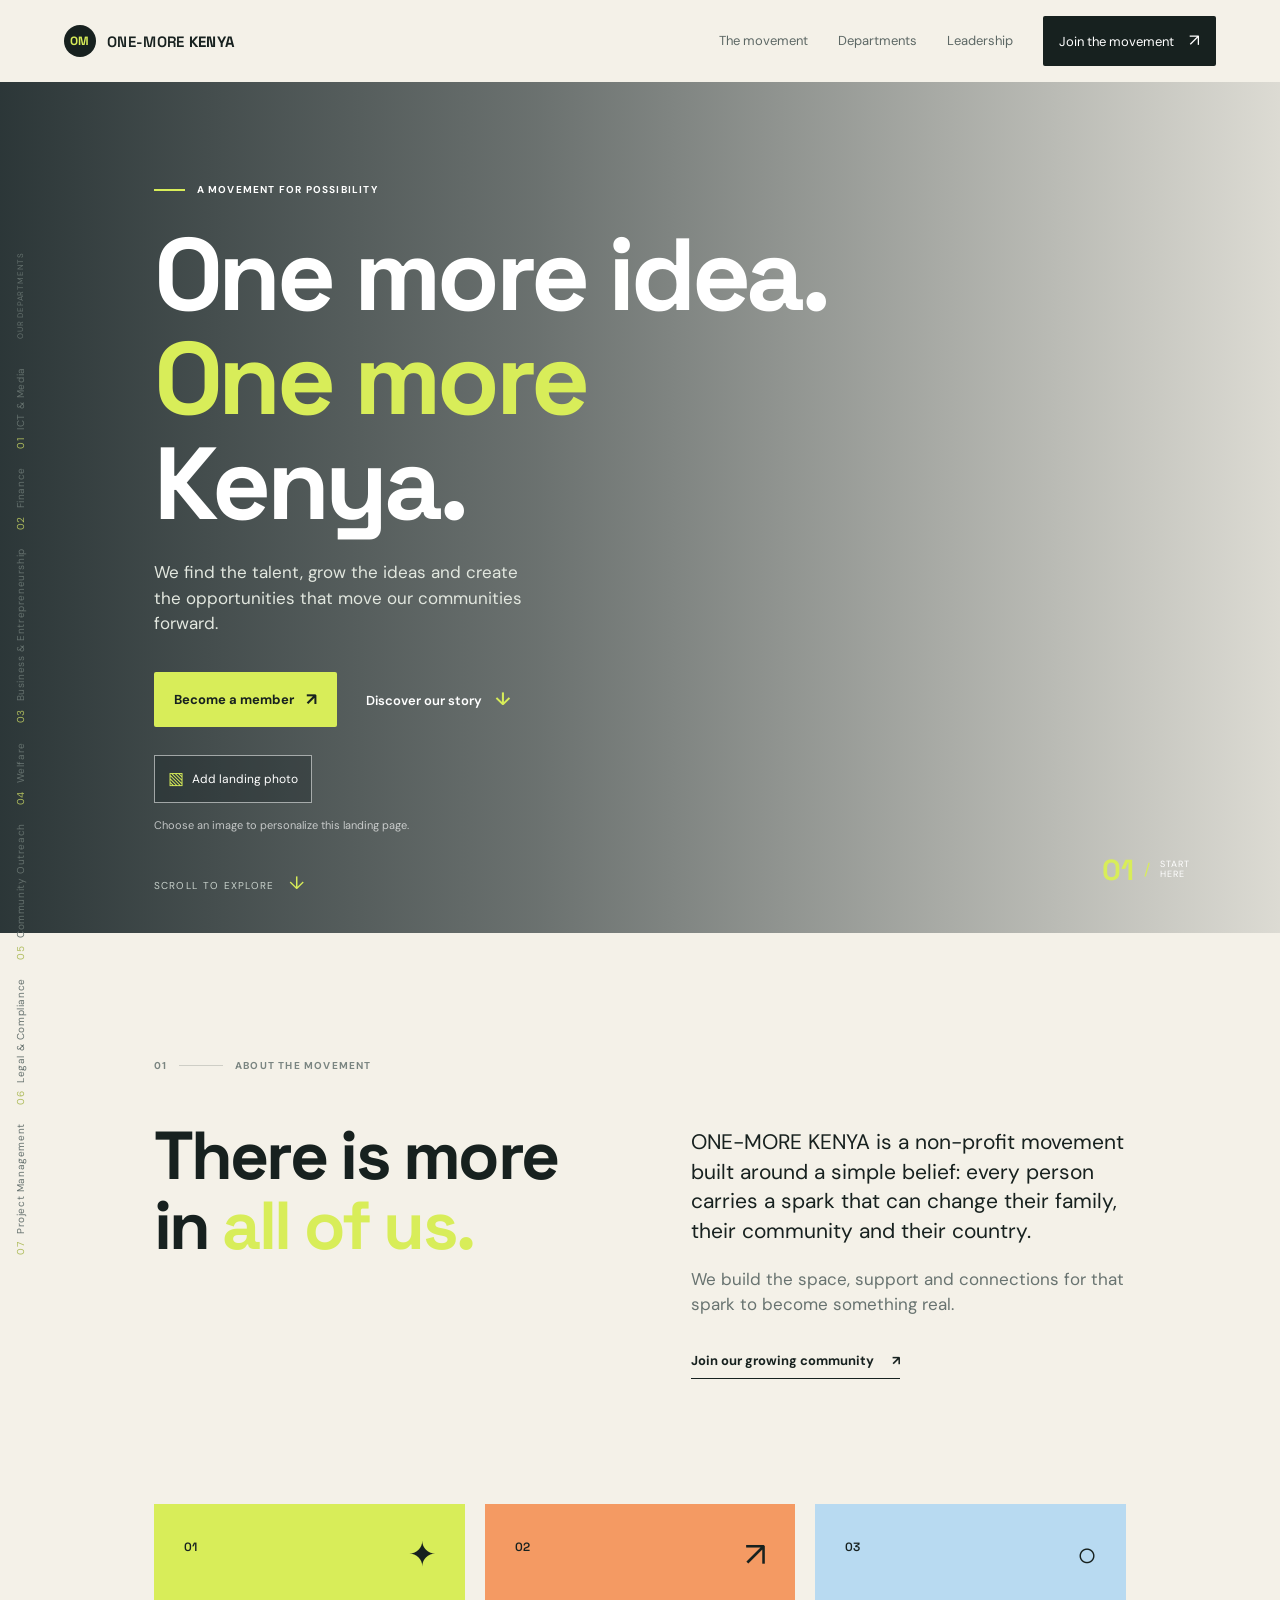
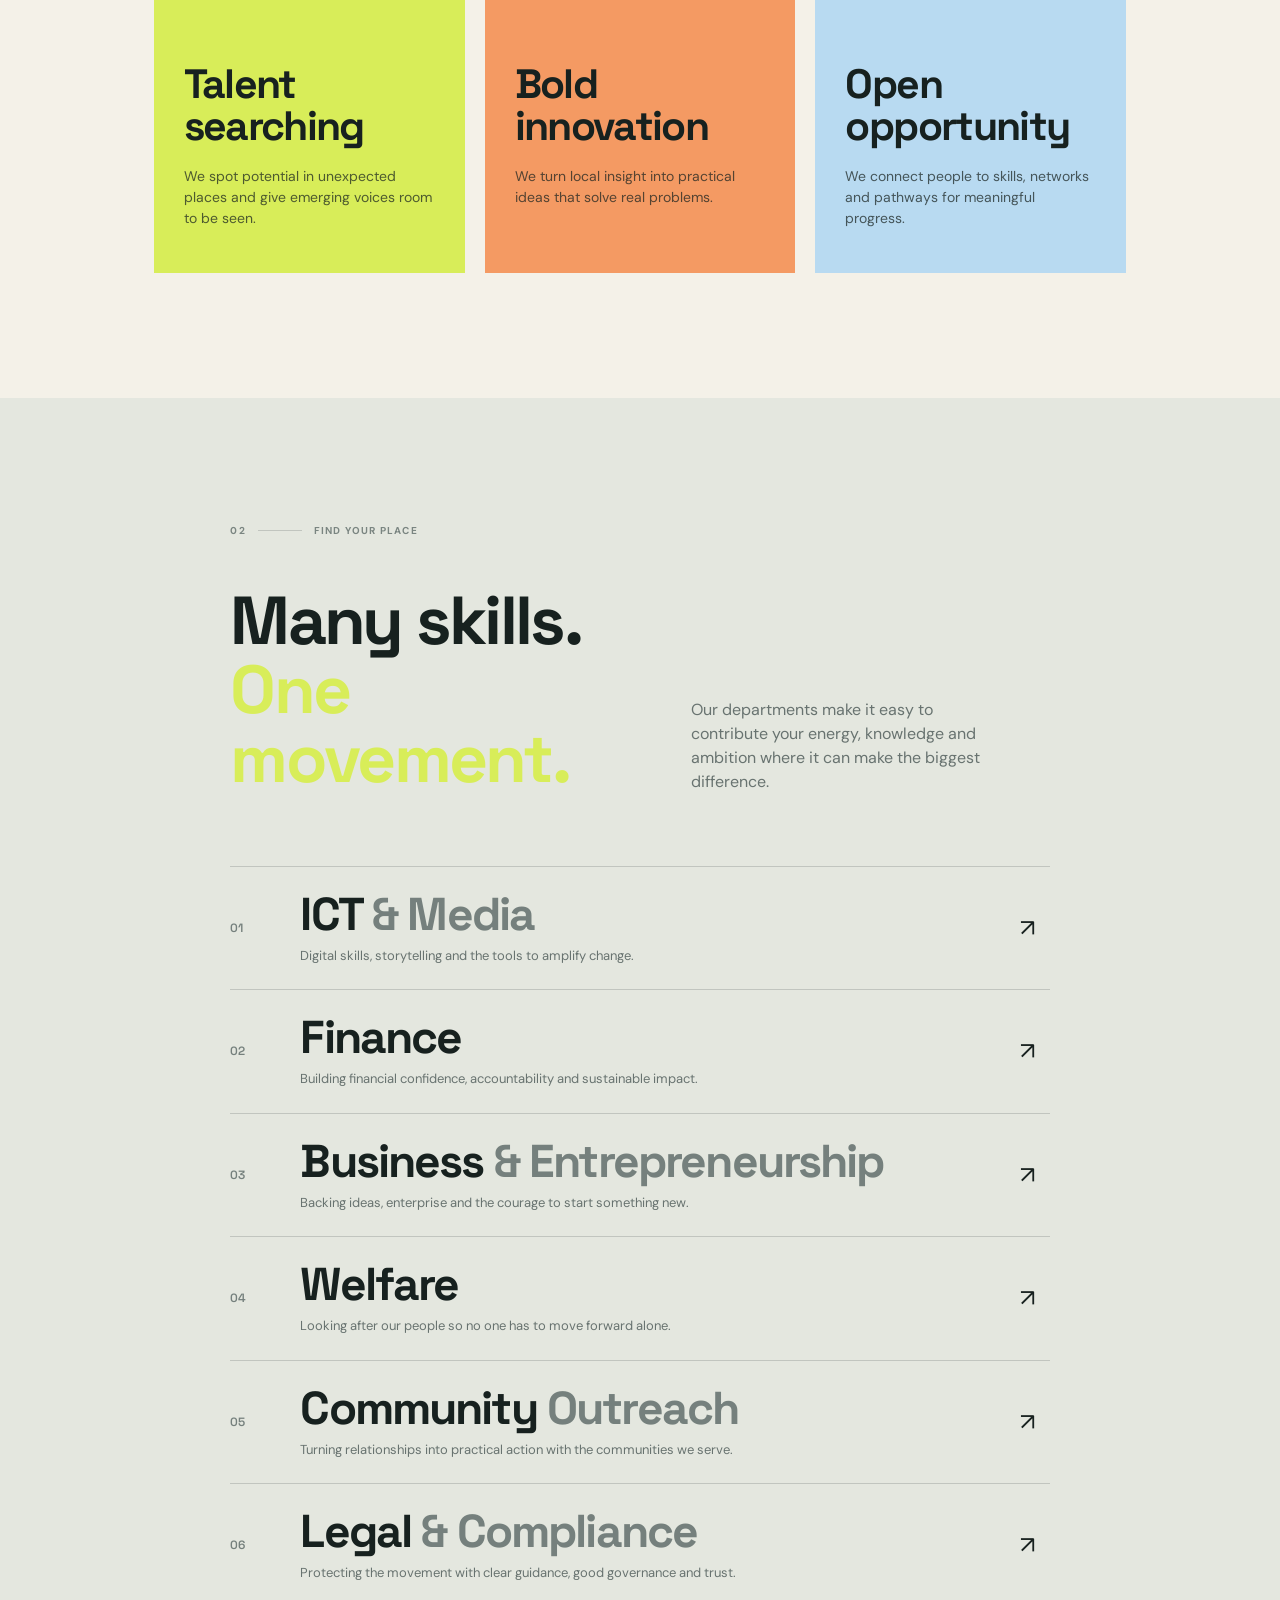
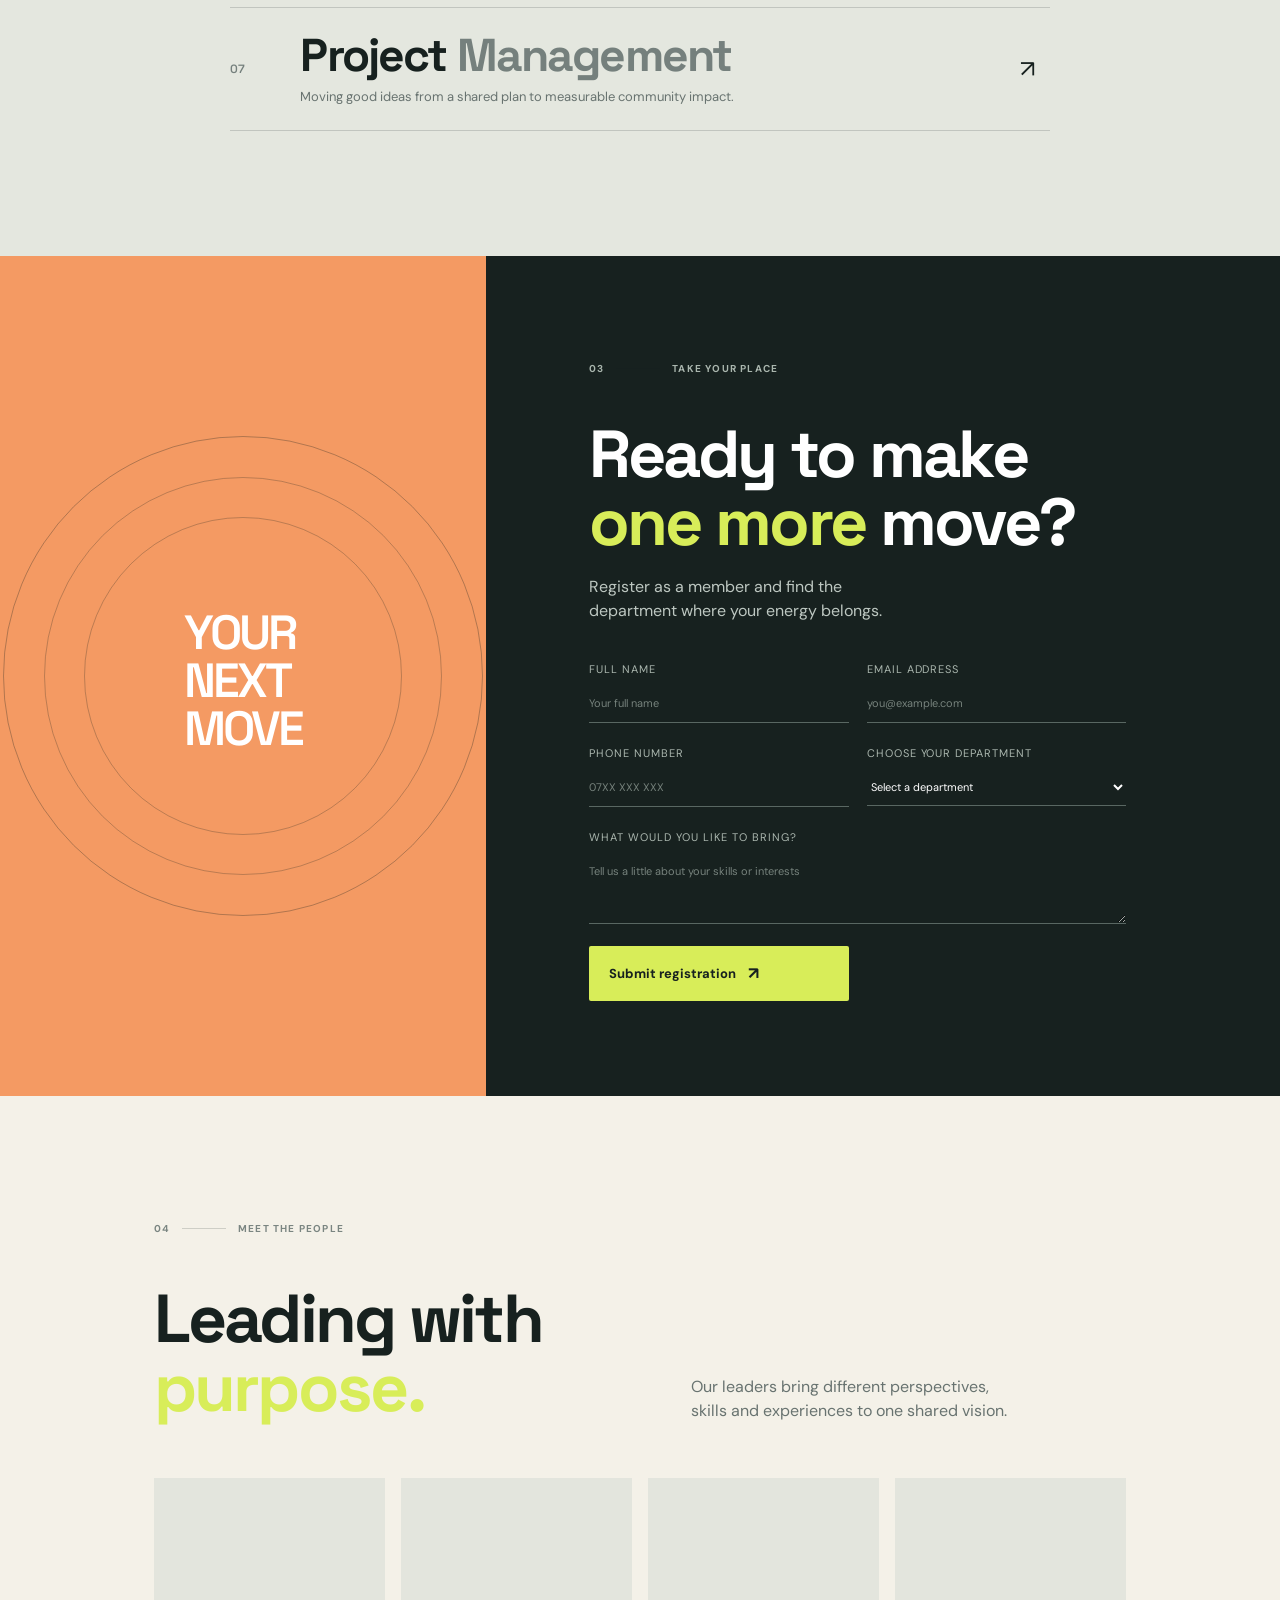
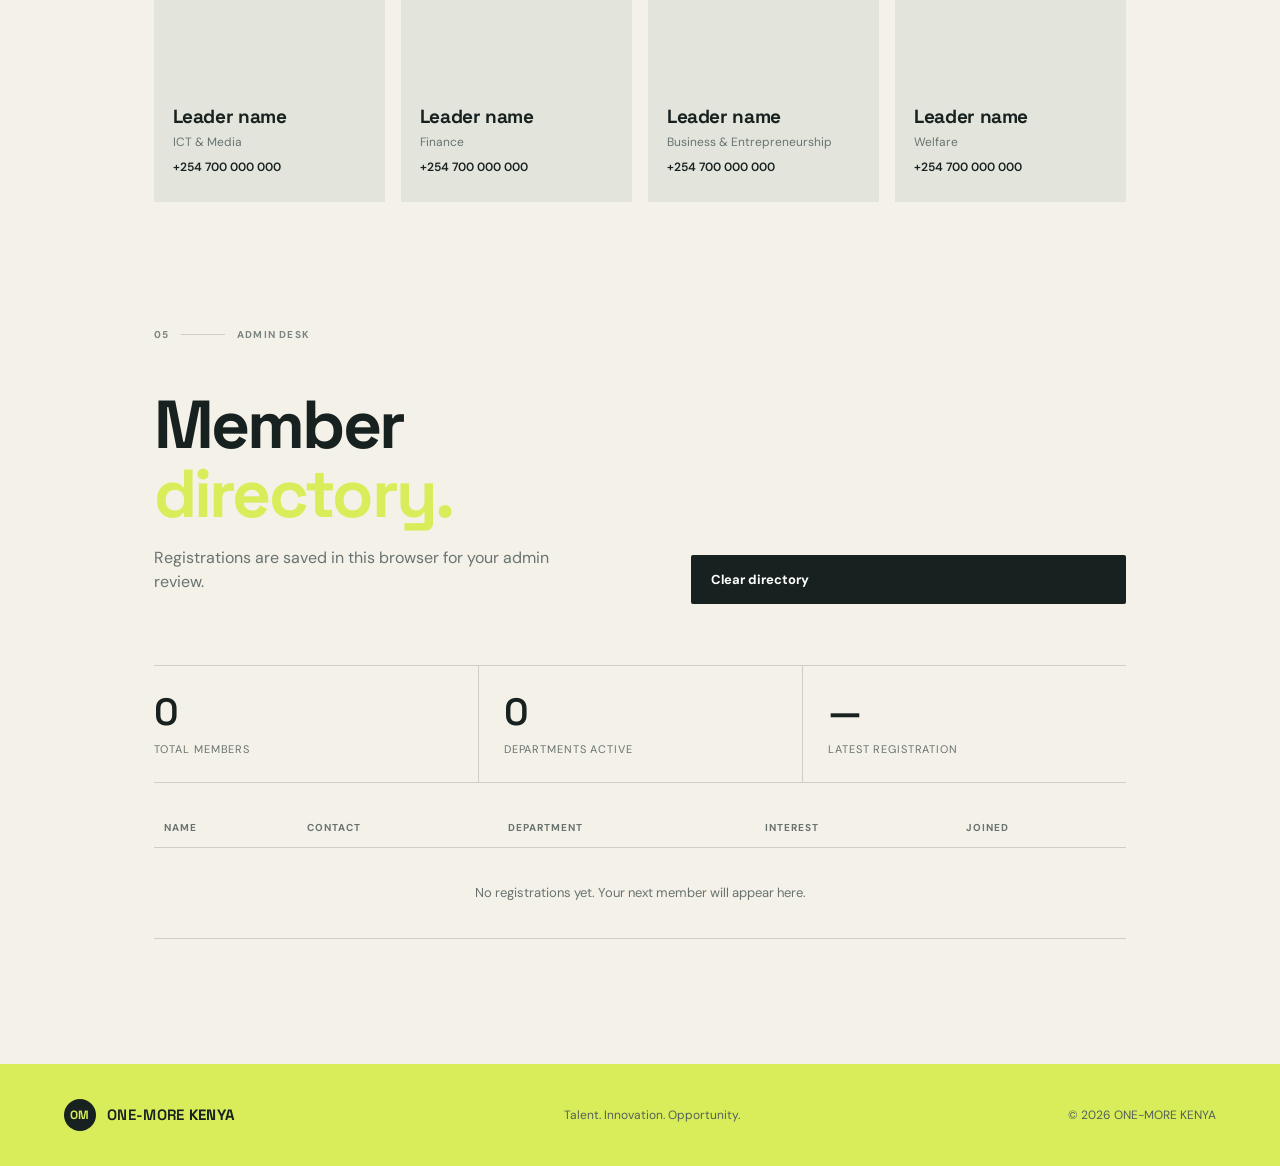
==== commit b985ec41: "Add HTTPS and security headers" ====
--- a/index.html
+++ b/index.html
@@ -35,6 +35,12 @@
         <div class="hero-actions">
           <a class="button button-lime" href="#join">Become a member <span>↗</span></a>
           <a class="text-link" href="#movement">Discover our story <span>↓</span></a>
+        </div>
+        <div class="hero-photo-control">
+          <label class="photo-picker" for="landing-photo"><span>▧</span> Add landing photo</label>
+          <input id="landing-photo" type="file" accept="image/*" />
+          <button id="remove-landing-photo" class="photo-reset" type="button" hidden>Use default photo</button>
+          <p id="photo-status" role="status">Choose an image to personalize this landing page.</p>
         </div>
       </div>
       <div class="hero-note">Scroll to explore <span>↓</span></div>
--- a/styles.css
+++ b/styles.css
@@ -64,4 +64,5 @@
 	.department-next{padding:70px 0 78px}
 	.department-next h2{font-size:52px}
 }
+.hero-photo-control{margin-top:28px;display:flex;align-items:center;gap:14px;flex-wrap:wrap}.photo-picker{display:inline-flex;align-items:center;gap:8px;border:1px solid rgba(255,255,255,.55);padding:10px 13px;color:var(--white);font-size:12px;cursor:pointer;background:rgba(11,24,27,.28)}.photo-picker span{color:var(--lime);font-size:17px}.hero-photo-control input{position:absolute;width:1px;height:1px;overflow:hidden;clip:rect(0 0 0 0)}.photo-reset{border:0;background:none;color:rgba(255,255,255,.8);font-size:11px;text-decoration:underline;cursor:pointer;padding:0}.hero-photo-control p{width:100%;font-size:11px;color:rgba(255,255,255,.68);margin:0}
 :root{--ink:#17211f;--muted:#687370;--lime:#d8ed59;--blue:#b8daf1;--orange:#f49a63;--cream:#f4f1e8;--white:#fff;--line:rgba(23,33,31,.17);--display:'Space Grotesk',sans-serif;--body:'DM Sans',sans-serif}*{box-sizing:border-box}html{scroll-behavior:smooth}body{margin:0;background:var(--cream);color:var(--ink);font-family:var(--body);font-size:16px;line-height:1.5}a{color:inherit;text-decoration:none}button,input,textarea,select{font:inherit}.site-header{height:82px;padding:0 5vw;display:flex;align-items:center;justify-content:space-between;background:var(--cream);position:relative;z-index:5}.brand{display:flex;align-items:center;gap:11px;font:600 15px var(--display);letter-spacing:.02em}.brand b{font-weight:700}.brand-mark{display:grid;place-items:center;width:32px;height:32px;background:var(--ink);color:var(--lime);font:700 12px var(--display);border-radius:50%}.top-nav{display:flex;align-items:center;gap:30px;font-size:13px}.top-nav a:not(.nav-join){color:#5d6865}.nav-join{background:var(--ink);color:#fff;padding:12px 16px;border-radius:2px}.nav-join span,.button span{margin-left:12px;font-size:17px}.menu-toggle{display:none;background:none;border:0;font-size:23px}.hero{min-height:calc(100vh - 82px);position:relative;display:flex;align-items:center;background-image:url('https://images.unsplash.com/photo-1533130061792-64b345e4a833?auto=format&fit=crop&w=1800&q=85');background-size:cover;background-position:center;color:#fff;overflow:hidden}.hero-shade{position:absolute;inset:0;background:linear-gradient(90deg,rgba(11,24,27,.86) 0%,rgba(11,24,27,.59) 42%,rgba(11,24,27,.1) 100%)}.hero-content{position:relative;z-index:1;margin-left:12vw;max-width:700px;padding:100px 0}.eyebrow,.section-label{display:flex;gap:12px;align-items:center;text-transform:uppercase;letter-spacing:.12em;font-size:10px;font-weight:700}.eyebrow span{width:31px;height:2px;background:var(--lime)}h1,h2,h3,p{margin-top:0}h1,h2,h3{font-family:var(--display);line-height:1.02;letter-spacing:-.04em}h1{font-size:clamp(58px,8vw,122px);margin:26px 0 24px}h1 em,h2 em,h3 em{font-style:normal;color:var(--lime)}.hero-copy{max-width:390px;font-size:17px;color:#e2e7df}.hero-actions{display:flex;align-items:center;gap:29px;margin-top:35px}.button{border:0;padding:15px 20px;display:inline-flex;align-items:center;cursor:pointer;font-weight:700;font-size:13px;border-radius:2px;transition:transform .2s,background .2s}.button:hover{transform:translateY(-2px)}.button-lime{background:var(--lime);color:var(--ink)}.button-dark{background:var(--ink);color:#fff}.text-link{font-size:13px;font-weight:600}.text-link span{margin-left:10px;color:var(--lime);font-size:18px}.hero-note{position:absolute;bottom:36px;left:12vw;font-size:10px;text-transform:uppercase;letter-spacing:.13em;color:#c7d0ca}.hero-note span{color:var(--lime);margin-left:10px;font-size:18px}.hero-stamp{position:absolute;bottom:45px;right:7vw;display:flex;gap:10px;align-items:center;color:var(--lime)}.hero-stamp strong{font:700 29px var(--display)}.hero-stamp small{color:#fff;line-height:1.05;text-transform:uppercase;font-size:9px;letter-spacing:.12em}.department-rail{position:fixed;z-index:4;left:0;top:28%;width:40px;display:flex;flex-direction:column;align-items:center;gap:18px;color:#65716e}.department-rail p{font-size:8px;letter-spacing:.1em;text-transform:uppercase;writing-mode:vertical-rl;transform:rotate(180deg);margin:0 0 10px}.department-rail a{writing-mode:vertical-rl;transform:rotate(180deg);font-size:10px;letter-spacing:.06em;display:flex;gap:8px}.department-rail a span{color:#afbc5d}.section-wrap{padding:125px 12vw}.section-label{color:#7a8581}.section-label i{width:44px;height:1px;background:var(--line)}.intro-grid,.department-heading,.leaders-heading,.admin-heading{display:grid;grid-template-columns:1fr 1fr;gap:8vw}.intro h2,.departments h2,.leaders h2,.admin-panel h2{font-size:clamp(42px,5.3vw,80px);margin:48px 0 0}.intro-copy{max-width:455px;margin-top:55px;color:var(--muted);font-size:17px}.intro-copy p:first-child{font-size:21px;color:var(--ink);line-height:1.4}.arrow-link{display:inline-block;margin-top:16px;border-bottom:1px solid var(--ink);padding-bottom:8px;color:var(--ink);font-weight:700;font-size:13px}.arrow-link span{margin-left:15px}.values{padding-top:0;display:grid;grid-template-columns:repeat(3,1fr);gap:20px}.value-card{min-height:355px;padding:30px;position:relative;overflow:hidden}.value-talent{background:var(--lime)}.value-innovation{background:var(--orange)}.value-opportunity{background:var(--blue)}.value-number{font:600 12px var(--display)}.value-icon{font-size:34px;position:absolute;right:29px;top:25px}.value-card h3{font-size:41px;margin:106px 0 18px}.value-card h3 em{color:var(--ink)}.value-card p{max-width:250px;color:rgba(23,33,31,.72);font-size:14px}.departments{background:#e4e7df;max-width:none;padding-left:18vw;padding-right:18vw}.department-heading{align-items:end}.department-heading p,.leaders-heading p{max-width:320px;color:var(--muted);margin-bottom:0}.department-list{margin-top:72px}.department-row{display:grid;grid-template-columns:70px 1fr 30px;align-items:center;border-top:1px solid var(--line);padding:24px 0;transition:padding .2s}.department-row:last-child{border-bottom:1px solid var(--line)}.department-row:hover{padding-left:14px;padding-right:14px;background:rgba(216,237,89,.35)}.dept-index{font:600 12px var(--display);color:#75807d}.department-row h3{font-size:clamp(26px,3.6vw,51px);margin:0}.department-row h3 em{color:#75807d}.department-row p{color:var(--muted);font-size:13px;margin:8px 0 0}.dept-arrow{font-size:24px}.join{display:grid;grid-template-columns:38% 62%;background:var(--ink);color:#fff;min-height:730px}.join-art{position:relative;overflow:hidden;background:var(--orange);display:flex;align-items:center;justify-content:center}.join-circle{width:480px;height:480px;border-radius:50%;border:1px solid rgba(23,33,31,.3);position:absolute}.join-circle:after,.join-circle:before{content:"";position:absolute;border:1px solid rgba(23,33,31,.25);border-radius:50%;inset:40px}.join-circle:after{inset:80px}.join-art span{font:600 48px/1 var(--display);letter-spacing:-.06em;position:relative;z-index:1;margin-top:10px}.join-art em{font-style:normal;color:#fff}.join-content{padding:105px 12vw 95px 8vw}.section-label.light{color:#aab6ae}.join h2{font-size:clamp(44px,5.2vw,77px);margin:45px 0 18px}.join-content>p{color:#bdc7c1;max-width:340px}.member-form{display:grid;grid-template-columns:1fr 1fr;gap:22px 18px;margin-top:38px;max-width:660px}.member-form label{font-size:11px;text-transform:uppercase;letter-spacing:.09em;color:#aab6ae}.member-form input,.member-form select,.member-form textarea{display:block;width:100%;margin-top:8px;border:0;border-bottom:1px solid #596762;background:transparent;color:#fff;padding:10px 0;outline:0;border-radius:0}.member-form input::placeholder,.member-form textarea::placeholder{color:#76827c}.member-form select option{color:var(--ink)}.member-form textarea{resize:vertical}.full-field{grid-column:1/-1}.form-status{color:var(--lime);font-size:12px;margin:0;align-self:center}.leaders-heading{align-items:end;margin-bottom:55px}.leader-grid{display:grid;grid-template-columns:repeat(4,1fr);gap:16px}.leader-card{background:#e3e5dd}.leader-photo{height:210px;background-size:cover;background-position:center;filter:saturate(.7)}.photo-one{background-image:url('https://images.unsplash.com/photo-1531123897727-8f129e1688ce?auto=format&fit=crop&w=600&q=80')}.photo-two{background-image:url('https://images.unsplash.com/photo-1500648767791-00dcc994a43e?auto=format&fit=crop&w=600&q=80')}.photo-three{background-image:url('https://images.unsplash.com/photo-1544005313-94ddf0286df2?auto=format&fit=crop&w=600&q=80')}.photo-four{background-image:url('https://images.unsplash.com/photo-1506794778202-cad84cf45f1d?auto=format&fit=crop&w=600&q=80')}.leader-info{padding:19px}.leader-info h3{font-size:19px;letter-spacing:-.02em;margin-bottom:7px}.leader-info p,.leader-info a{font-size:12px;color:var(--muted);margin:0 0 7px;display:block}.leader-info a{color:var(--ink);font-weight:600}.admin-panel{padding-top:0}.admin-heading{align-items:end}.admin-heading p{color:var(--muted);margin-top:18px}.admin-heading .button{margin-bottom:6px}.admin-stats{display:grid;grid-template-columns:repeat(3,1fr);border-top:1px solid var(--line);border-bottom:1px solid var(--line);margin-top:55px}.admin-stats div{padding:22px 0}.admin-stats div+div{border-left:1px solid var(--line);padding-left:25px}.admin-stats strong{font:600 38px var(--display);display:block}.admin-stats span{font-size:11px;color:var(--muted);text-transform:uppercase;letter-spacing:.08em}.member-table-wrap{overflow-x:auto;margin-top:25px}table{width:100%;border-collapse:collapse;min-width:680px;text-align:left;font-size:13px}th{font-size:10px;text-transform:uppercase;letter-spacing:.1em;color:var(--muted);font-weight:700;padding:12px 10px;border-bottom:1px solid var(--line)}td{padding:16px 10px;border-bottom:1px solid var(--line)}.empty-state{text-align:center;color:var(--muted);padding:35px}.site-footer{padding:35px 5vw;background:#d8ed59;display:flex;align-items:center;justify-content:space-between;font-size:12px}.site-footer p{margin:0;color:#53605b}.reveal{animation:rise .9s ease both}@keyframes rise{from{opacity:0;transform:translateY(24px)}to{opacity:1;transform:none}}@media(max-width:900px){.top-nav{gap:14px}.department-rail{display:none}.hero-content{margin-left:10vw}.section-wrap{padding-left:9vw;padding-right:9vw}.departments{padding-left:9vw;padding-right:9vw}.join-content{padding-left:7vw;padding-right:7vw}.leader-grid{grid-template-columns:repeat(2,1fr)}}@media(max-width:680px){.site-header{height:70px}.top-nav{display:none}.menu-toggle{display:block}.top-nav.open{display:flex;position:absolute;top:70px;left:0;right:0;flex-direction:column;align-items:stretch;padding:20px 9vw;background:var(--cream);box-shadow:0 8px 20px #0001}.hero{min-height:650px}.hero-content{margin:0 9vw;padding-top:70px}.hero-stamp{right:9vw}.hero-note{left:9vw}.hero-actions{align-items:flex-start;flex-direction:column;gap:18px}.intro-grid,.department-heading,.leaders-heading,.admin-heading{display:block}.intro h2,.departments h2,.leaders h2,.admin-panel h2{margin-top:35px}.intro-copy{margin-top:35px}.values{display:block;padding-top:0}.value-card{min-height:285px;margin-bottom:12px}.value-card h3{margin-top:80px}.department-row{grid-template-columns:40px 1fr 25px}.department-row h3{font-size:27px}.join{display:block}.join-art{min-height:290px}.join-circle{width:270px;height:270px}.join-art span{font-size:35px}.join-content{padding-top:70px;padding-bottom:75px}.member-form{display:block}.member-form label{display:block;margin-bottom:22px}.member-form .button{margin-top:5px}.leaders-heading p{margin-top:25px}.leader-grid{grid-template-columns:1fr 1fr;gap:10px}.leader-photo{height:145px}.leader-info{padding:13px}.leader-info h3{font-size:15px}.site-footer{display:block}.site-footer p{margin-top:14px}.admin-stats strong{font-size:28px}}
